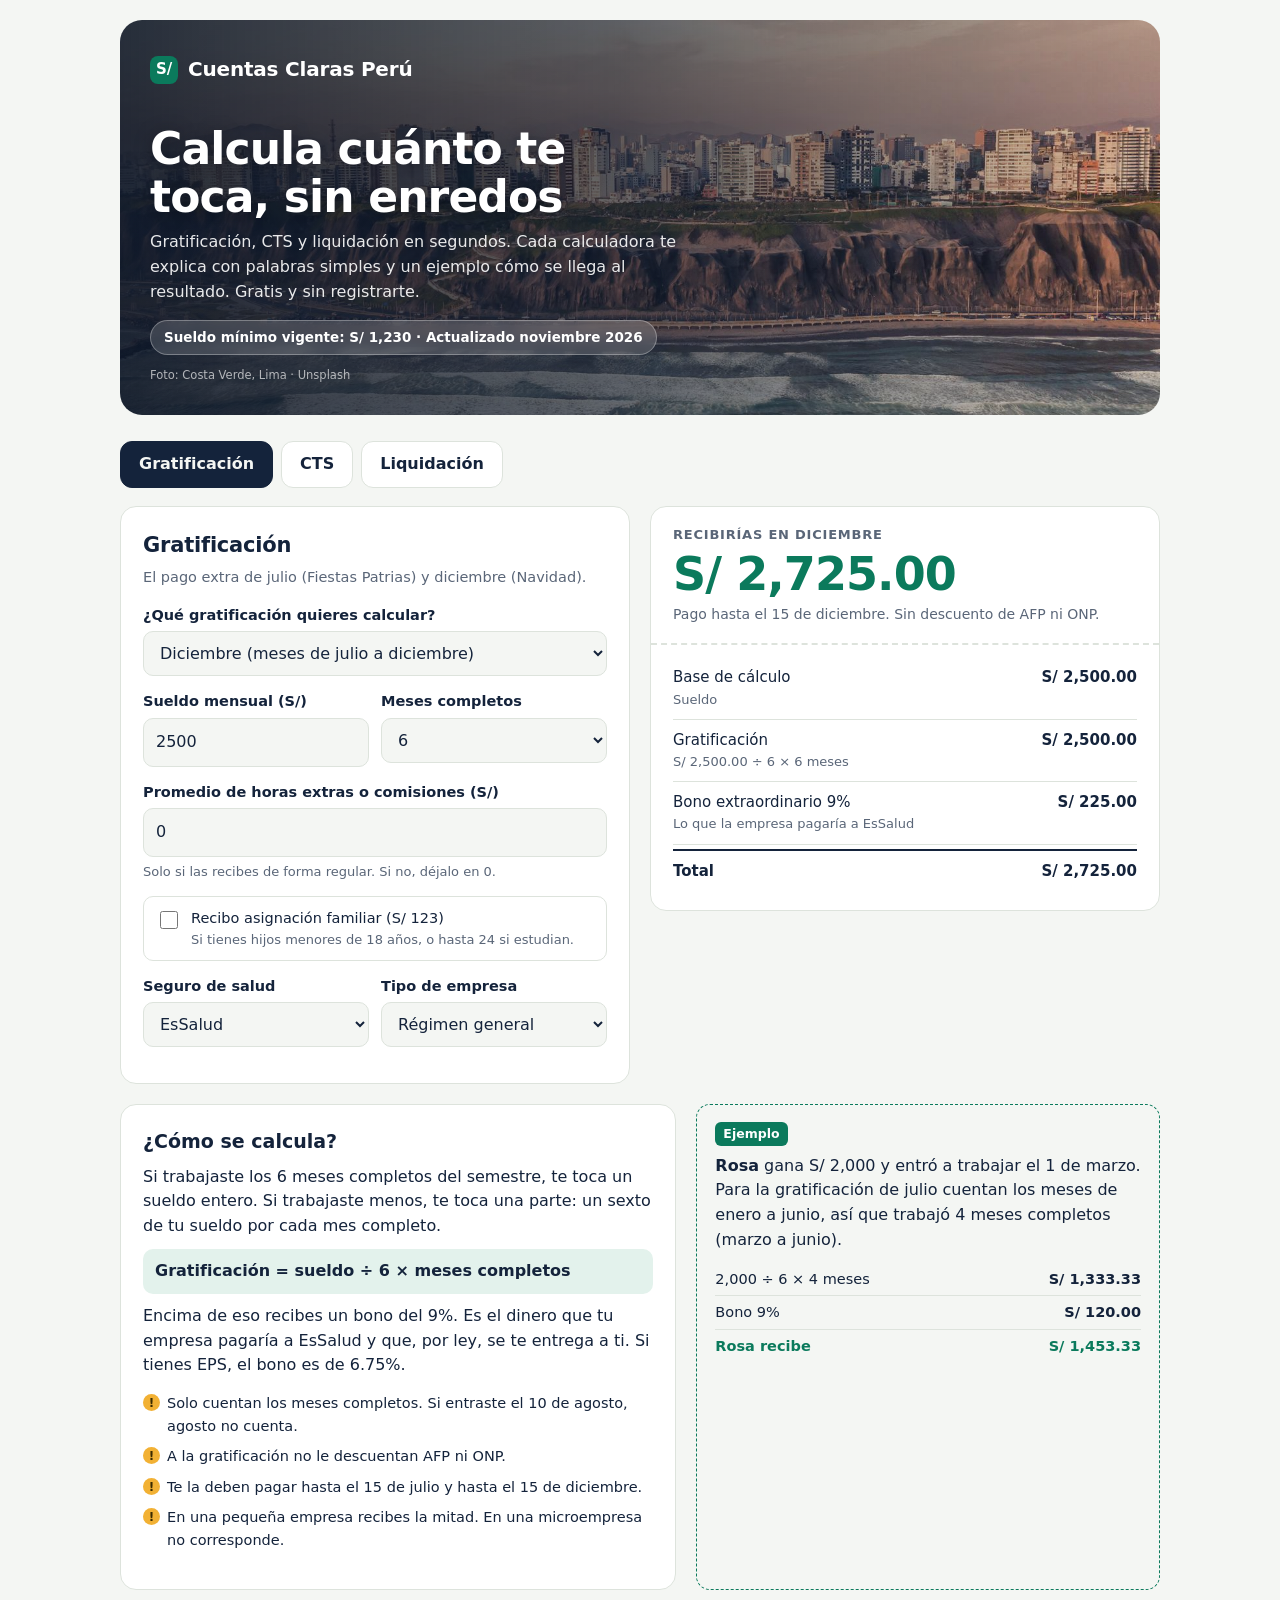
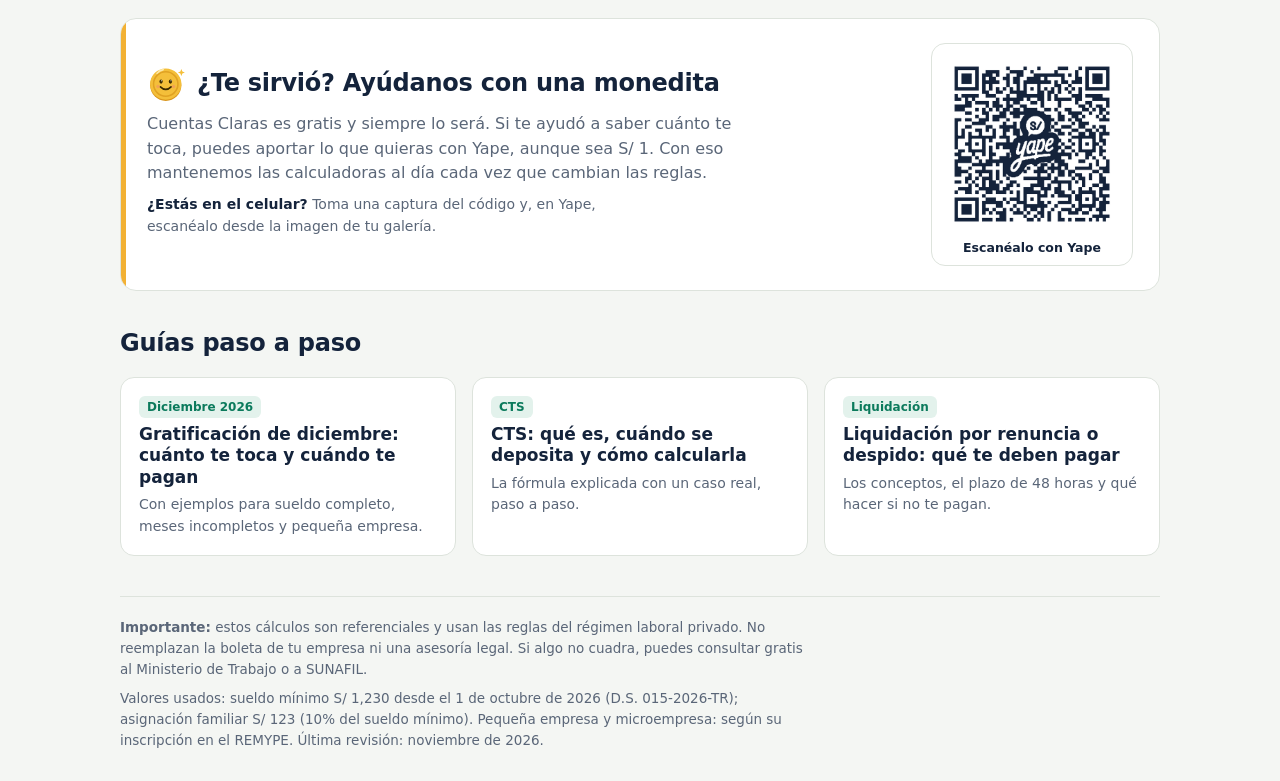
==== index.html @ 7e55355d "Cambia título de la sección de apoyo Co-Authored-By: Claude Opus 5.5 <noreply@anthropic.com> Claude-" ====
<!DOCTYPE html>
<html lang="es-PE">
<head>
<meta charset="utf-8">
<meta http-equiv="Content-Security-Policy" content="default-src 'none'; script-src 'self'; style-src 'self' https://fonts.googleapis.com; font-src https://fonts.gstatic.com; img-src 'self'; connect-src 'none'; base-uri 'none'; form-action 'none'; object-src 'none'; upgrade-insecure-requests">
<meta name="referrer" content="strict-origin-when-cross-origin">
<meta name="viewport" content="width=device-width, initial-scale=1">
<meta name="google-site-verification" content="Jk1VKWItUJEjfdYBER90zutln8jkhNRH7dIs8Q-D_FE">
<title>Calculadora de Gratificación, CTS y Liquidación 2026 | Cuentas Claras Perú</title>
<meta name="description" content="Calcula gratis tu gratificación de diciembre, CTS y liquidación en Perú. Explicado en palabras simples, con ejemplos. Sueldo mínimo S/ 1,230, actualizado noviembre 2026.">
<link rel="canonical" href="https://thegold7.github.io/cuentas-claras/">
<meta property="og:type" content="website">
<meta property="og:locale" content="es_PE">
<meta property="og:site_name" content="Cuentas Claras Perú">
<meta property="og:title" content="¿Cuánto te toca de gratificación, CTS o liquidación? Calcúlalo gratis">
<meta property="og:description" content="Calculadoras gratis con explicación paso a paso y ejemplos. Actualizado a noviembre 2026.">
<meta property="og:url" content="https://thegold7.github.io/cuentas-claras/">
<meta property="og:image" content="https://thegold7.github.io/cuentas-claras/img/lima-costa-verde.jpg">
<meta name="twitter:card" content="summary_large_image">
<meta name="theme-color" content="#14233b">
<link rel="preconnect" href="https://fonts.googleapis.com">
<link rel="preconnect" href="https://fonts.gstatic.com" crossorigin>
<link href="https://fonts.googleapis.com/css2?family=Bricolage+Grotesque:opsz,wght@12..96,600;12..96,800&family=Public+Sans:wght@400;500;600;700&display=swap" rel="stylesheet">
<link rel="stylesheet" href="css/estilos.css">
</head>
<body>
<div class="wrap">
<header class="hero">
  <div class="brand"><span class="dot" aria-hidden="true">S/</span>Cuentas Claras Perú</div>
  <h1>Calcula cuánto te toca, sin enredos</h1>
  <p class="lead">Gratificación, CTS y liquidación en segundos. Cada calculadora te explica con palabras simples y un ejemplo cómo se llega al resultado. Gratis y sin registrarte.</p>
  <span class="chip">Sueldo mínimo vigente: S/ 1,230 · Actualizado noviembre 2026</span>
  <span class="credit">Foto: Costa Verde, Lima · Unsplash</span>
</header>

<nav class="tabs" aria-label="Calculadoras">
  <a href="#gratificacion" data-tab="gratificacion">Gratificación</a>
  <a href="#cts" data-tab="cts">CTS</a>
  <a href="#liquidacion" data-tab="liquidacion">Liquidación</a>
</nav>

<!-- ================= GRATIFICACIÓN ================= -->
<section class="panel" id="p-gratificacion" aria-labelledby="t-grati">
  <div class="grid">
    <form class="card" id="f-grati" novalidate>
      <h2 id="t-grati">Gratificación</h2>
      <p class="sub">El pago extra de julio (Fiestas Patrias) y diciembre (Navidad).</p>
      <div class="field">
        <label for="g-periodo">¿Qué gratificación quieres calcular?</label>
        <select id="g-periodo">
          <option value="dic">Diciembre (meses de julio a diciembre)</option>
          <option value="jul">Julio (meses de enero a junio)</option>
        </select>
      </div>
      <div class="row2">
        <div class="field">
          <label for="g-sueldo">Sueldo mensual (S/)</label>
          <input type="number" id="g-sueldo" min="0" step="0.01" value="2500" inputmode="decimal">
        </div>
        <div class="field">
          <label for="g-meses">Meses completos</label>
          <select id="g-meses">
            <option>6</option><option>5</option><option>4</option><option>3</option><option>2</option><option>1</option><option>0</option>
          </select>
        </div>
      </div>
      <div class="field">
        <label for="g-extras">Promedio de horas extras o comisiones (S/)</label>
        <input type="number" id="g-extras" min="0" step="0.01" value="0" inputmode="decimal">
        <span class="hint">Solo si las recibes de forma regular. Si no, déjalo en 0.</span>
      </div>
      <label class="check" for="g-asig"><input type="checkbox" id="g-asig"><span>Recibo asignación familiar (S/ 123)<small>Si tienes hijos menores de 18 años, o hasta 24 si estudian.</small></span></label>
      <div class="row2">
        <div class="field">
          <label for="g-salud">Seguro de salud</label>
          <select id="g-salud"><option value="essalud">EsSalud</option><option value="eps">EPS</option></select>
        </div>
        <div class="field">
          <label for="g-reg">Tipo de empresa</label>
          <select id="g-reg"><option value="general">Régimen general</option><option value="pequena">Pequeña empresa</option><option value="micro">Microempresa</option></select>
        </div>
      </div>
    </form>
    <div class="boleta" aria-live="polite" id="r-grati"></div>
  </div>
  <div class="explain">
    <div class="card">
      <h3>¿Cómo se calcula?</h3>
      <p>Si trabajaste los 6 meses completos del semestre, te toca un sueldo entero. Si trabajaste menos, te toca una parte: un sexto de tu sueldo por cada mes completo.</p>
      <div class="formula">Gratificación = sueldo ÷ 6 × meses completos</div>
      <p>Encima de eso recibes un bono del 9%. Es el dinero que tu empresa pagaría a EsSalud y que, por ley, se te entrega a ti. Si tienes EPS, el bono es de 6.75%.</p>
      <ul class="ojo">
        <li>Solo cuentan los meses completos. Si entraste el 10 de agosto, agosto no cuenta.</li>
        <li>A la gratificación no le descuentan AFP ni ONP.</li>
        <li>Te la deben pagar hasta el 15 de julio y hasta el 15 de diciembre.</li>
        <li>En una pequeña empresa recibes la mitad. En una microempresa no corresponde.</li>
      </ul>
    </div>
    <div class="example">
      <span class="tag">Ejemplo</span>
      <p><strong>Rosa</strong> gana S/ 2,000 y entró a trabajar el 1 de marzo. Para la gratificación de julio cuentan los meses de enero a junio, así que trabajó 4 meses completos (marzo a junio).</p>
      <table>
        <tr><td>2,000 ÷ 6 × 4 meses</td><td>S/ 1,333.33</td></tr>
        <tr><td>Bono 9%</td><td>S/ 120.00</td></tr>
        <tr class="t"><td>Rosa recibe</td><td>S/ 1,453.33</td></tr>
      </table>
    </div>
  </div>
</section>

<!-- ================= CTS ================= -->
<section class="panel" id="p-cts" aria-labelledby="t-cts">
  <div class="grid">
    <form class="card" id="f-cts" novalidate>
      <h2 id="t-cts">CTS</h2>
      <p class="sub">El ahorro que tu empresa deposita en tu cuenta CTS en mayo y noviembre.</p>
      <div class="field">
        <label for="c-periodo">¿Qué depósito quieres calcular?</label>
        <select id="c-periodo">
          <option value="nov">Noviembre (meses de mayo a octubre)</option>
          <option value="may">Mayo (meses de noviembre a abril)</option>
        </select>
      </div>
      <div class="field">
        <label for="c-sueldo">Sueldo mensual (S/)</label>
        <input type="number" id="c-sueldo" min="0" step="0.01" value="2500" inputmode="decimal">
      </div>
      <div class="field">
        <label for="c-grati">Última gratificación que recibiste (S/)</label>
        <input type="number" id="c-grati" min="0" step="0.01" value="2500" inputmode="decimal">
        <span class="hint">Sin el bono del 9%. Para el depósito de noviembre es la de julio; para el de mayo, la de diciembre.</span>
      </div>
      <div class="row2">
        <div class="field">
          <label for="c-meses">Meses trabajados</label>
          <select id="c-meses"><option>6</option><option>5</option><option>4</option><option>3</option><option>2</option><option>1</option><option>0</option></select>
        </div>
        <div class="field">
          <label for="c-dias">Días sueltos extra</label>
          <input type="number" id="c-dias" min="0" max="29" step="1" value="0" inputmode="numeric">
        </div>
      </div>
      <div class="field">
        <label for="c-extras">Promedio de horas extras o comisiones (S/)</label>
        <input type="number" id="c-extras" min="0" step="0.01" value="0" inputmode="decimal">
      </div>
      <label class="check" for="c-asig"><input type="checkbox" id="c-asig"><span>Recibo asignación familiar (S/ 123)<small>Si tienes hijos menores de 18 años, o hasta 24 si estudian.</small></span></label>
      <div class="field">
        <label for="c-reg">Tipo de empresa</label>
        <select id="c-reg"><option value="general">Régimen general</option><option value="pequena">Pequeña empresa</option><option value="micro">Microempresa</option></select>
      </div>
    </form>
    <div class="boleta" aria-live="polite" id="r-cts"></div>
  </div>
  <div class="explain">
    <div class="card">
      <h3>¿Cómo se calcula?</h3>
      <p>La CTS es un respaldo por si te quedas sin trabajo. Por cada semestre completo te toca más o menos medio sueldo. A tu sueldo se le suma un sexto de tu última gratificación, porque la ley la considera parte de lo que ganas.</p>
      <div class="formula">Base = sueldo + (última gratificación ÷ 6)<br>CTS = base ÷ 12 × meses + base ÷ 360 × días</div>
      <ul class="ojo">
        <li>Los depósitos vencen el 15 de mayo y el 15 de noviembre.</li>
        <li>A la CTS no le descuentan AFP, ONP ni impuesto a la renta.</li>
        <li>Necesitas al menos un mes trabajado para que te corresponda.</li>
        <li>En una pequeña empresa recibes la mitad. En una microempresa no corresponde.</li>
      </ul>
    </div>
    <div class="example">
      <span class="tag">Ejemplo</span>
      <p><strong>Luis</strong> gana S/ 2,500, cobró S/ 2,500 de gratificación en julio y trabajó todo el periodo de mayo a octubre.</p>
      <table>
        <tr><td>Base: 2,500 + (2,500 ÷ 6)</td><td>S/ 2,916.67</td></tr>
        <tr><td>2,916.67 ÷ 12 × 6 meses</td><td>S/ 1,458.33</td></tr>
        <tr class="t"><td>Depósito de noviembre</td><td>S/ 1,458.33</td></tr>
      </table>
    </div>
  </div>
</section>

<!-- ================= LIQUIDACIÓN ================= -->
<section class="panel" id="p-liquidacion" aria-labelledby="t-liq">
  <div class="grid">
    <form class="card" id="f-liq" novalidate>
      <h2 id="t-liq">Liquidación</h2>
      <p class="sub">Lo que te deben pagar cuando dejas un trabajo, por renuncia o despido.</p>
      <div class="row2">
        <div class="field">
          <label for="l-ingreso">Fecha de ingreso</label>
          <input type="date" id="l-ingreso" value="2024-03-01">
        </div>
        <div class="field">
          <label for="l-cese">Último día de trabajo</label>
          <input type="date" id="l-cese" value="2026-11-15">
        </div>
      </div>
      <div class="row2">
        <div class="field">
          <label for="l-sueldo">Sueldo mensual (S/)</label>
          <input type="number" id="l-sueldo" min="0" step="0.01" value="2500" inputmode="decimal">
        </div>
        <div class="field">
          <label for="l-grati">Última gratificación (S/)</label>
          <input type="number" id="l-grati" min="0" step="0.01" value="2500" inputmode="decimal">
        </div>
      </div>
      <div class="row2">
        <div class="field">
          <label for="l-vacpend">Días de vacaciones pendientes</label>
          <input type="number" id="l-vacpend" min="0" step="1" value="0" inputmode="numeric">
          <span class="hint">De años anteriores, que nunca tomaste.</span>
        </div>
        <div class="field">
          <label for="l-extras">Horas extras o comisiones regulares (S/)</label>
          <input type="number" id="l-extras" min="0" step="0.01" value="0" inputmode="decimal">
        </div>
      </div>
      <label class="check" for="l-asig"><input type="checkbox" id="l-asig"><span>Recibo asignación familiar (S/ 123)</span></label>
      <label class="check" for="l-despido"><input type="checkbox" id="l-despido"><span>Me despidieron sin causa justa<small>Solo si tenías contrato indefinido. Suma la indemnización por despido arbitrario.</small></span></label>
      <div class="row2">
        <div class="field">
          <label for="l-salud">Seguro de salud</label>
          <select id="l-salud"><option value="essalud">EsSalud</option><option value="eps">EPS</option></select>
        </div>
        <div class="field">
          <label for="l-reg">Tipo de empresa</label>
          <select id="l-reg"><option value="general">Régimen general</option><option value="pequena">Pequeña empresa</option><option value="micro">Microempresa</option></select>
        </div>
      </div>
    </form>
    <div class="boleta" aria-live="polite" id="r-liq"></div>
  </div>
  <div class="explain">
    <div class="card">
      <h3>¿Cómo se calcula?</h3>
      <p>Cuando dejas un trabajo, la empresa te paga todo lo que acumulaste y todavía no cobraste. Son tres partes:</p>
      <p><strong>Gratificación trunca:</strong> la parte de la gratificación por los meses completos del semestre en curso, con su bono de 9%.<br>
      <strong>CTS trunca:</strong> la CTS de los meses y días desde tu último depósito.<br>
      <strong>Vacaciones truncas:</strong> un doceavo de tu sueldo por cada mes trabajado desde tu último aniversario en la empresa.</p>
      <ul class="ojo">
        <li>Te deben pagar dentro de las 48 horas después de tu último día.</li>
        <li>A las vacaciones truncas sí les descuentan AFP u ONP. Lo demás llega completo.</li>
        <li>Si te despiden sin causa con contrato indefinido, te deben 1.5 sueldos por año trabajado, hasta un máximo de 12 sueldos.</li>
        <li>Este cálculo asume que tu último depósito de CTS ya se hizo.</li>
      </ul>
    </div>
    <div class="example">
      <span class="tag">Ejemplo</span>
      <p><strong>Ana</strong> ganaba S/ 2,500, entró el 1 de marzo de 2024 y renunció el 15 de noviembre de 2026. Su última gratificación fue de S/ 2,500.</p>
      <table>
        <tr><td>Gratificación trunca (jul–oct, 4 meses)</td><td>S/ 1,666.67</td></tr>
        <tr><td>Bono 9%</td><td>S/ 150.00</td></tr>
        <tr><td>CTS trunca (15 días de noviembre)</td><td>S/ 121.53</td></tr>
        <tr><td>Vacaciones truncas (8 meses y 15 días)</td><td>S/ 1,770.83</td></tr>
        <tr class="t"><td>Ana recibe (bruto)</td><td>S/ 3,709.03</td></tr>
      </table>
    </div>
  </div>
</section>

<section class="apoyo" id="apoyo" aria-labelledby="t-apoyo">
  <div class="apoyo-txt">
    <h2 id="t-apoyo"><img class="moneda" src="img/monedita.svg" alt="" width="40" height="40">¿Te sirvió? Ayúdanos con una monedita</h2>
    <p>Cuentas Claras es gratis y siempre lo será. Si te ayudó a saber cuánto te toca, puedes aportar lo que quieras con Yape, aunque sea S/ 1. Con eso mantenemos las calculadoras al día cada vez que cambian las reglas.</p>
    <p class="apoyo-tip"><strong>¿Estás en el celular?</strong> Toma una captura del código y, en Yape, escanéalo desde la imagen de tu galería.</p>
  </div>
  <figure class="qr">
    <img src="img/yape-qr.png" alt="Código QR de Yape para apoyar a Cuentas Claras Perú" width="200" height="200">
    <figcaption>Escanéalo con Yape</figcaption>
  </figure>
</section>

<section class="guias" aria-labelledby="t-guias">
  <h2 id="t-guias">Guías paso a paso</h2>
  <div class="guias-grid">
    <a class="guia" href="guias/gratificacion-diciembre-2026.html"><span class="g-tag">Diciembre 2026</span><strong>Gratificación de diciembre: cuánto te toca y cuándo te pagan</strong><span>Con ejemplos para sueldo completo, meses incompletos y pequeña empresa.</span></a>
    <a class="guia" href="guias/cts-como-calcular.html"><span class="g-tag">CTS</span><strong>CTS: qué es, cuándo se deposita y cómo calcularla</strong><span>La fórmula explicada con un caso real, paso a paso.</span></a>
    <a class="guia" href="guias/liquidacion-por-renuncia.html"><span class="g-tag">Liquidación</span><strong>Liquidación por renuncia o despido: qué te deben pagar</strong><span>Los conceptos, el plazo de 48 horas y qué hacer si no te pagan.</span></a>
  </div>
</section>

<footer>
  <p><strong>Importante:</strong> estos cálculos son referenciales y usan las reglas del régimen laboral privado. No reemplazan la boleta de tu empresa ni una asesoría legal. Si algo no cuadra, puedes consultar gratis al Ministerio de Trabajo o a SUNAFIL.</p>
  <p>Valores usados: sueldo mínimo S/ 1,230 desde el 1 de octubre de 2026 (D.S. 015-2026-TR); asignación familiar S/ 123 (10% del sueldo mínimo). Pequeña empresa y microempresa: según su inscripción en el REMYPE. Última revisión: noviembre de 2026.</p>
</footer>
</div>

<script src="js/calculadoras.js"></script>
</body>
</html>
---- css/estilos.css ----
/* Plan: boleta de pago como metáfora. Formulario a la izquierda, "boleta" con el desglose a la derecha, explicación sencilla debajo. */
:root{
  --ink:#14233b;          /* texto principal, azul tinta */
  --muted:#5a6678;
  --paper:#f4f6f3;        /* fondo */
  --card:#ffffff;
  --line:#dde3dc;
  --accent:#0b7a5c;       /* verde "plata" */
  --accent-soft:#e3f2ec;
  --sun:#f2b134;          /* amarillo para avisos */
  --sun-soft:#fff5dd;
  --danger:#b4372f;
  --font-display:"Bricolage Grotesque", "Segoe UI", system-ui, sans-serif;
  --font-body:"Public Sans", "Segoe UI", system-ui, -apple-system, sans-serif;
  color-scheme: light;
}
@media (prefers-color-scheme: dark){
  :root:not([data-theme="light"]){
    --ink:#e8edf4; --muted:#a3adbb; --paper:#0f1620; --card:#17212d; --line:#2a3644;
    --accent:#3cc497; --accent-soft:#16322a; --sun:#f2b134; --sun-soft:#2e2615; --danger:#ef7d74;
    color-scheme: dark;
  }
}
:root[data-theme="dark"]{
  --ink:#e8edf4; --muted:#a3adbb; --paper:#0f1620; --card:#17212d; --line:#2a3644;
  --accent:#3cc497; --accent-soft:#16322a; --sun:#f2b134; --sun-soft:#2e2615; --danger:#ef7d74;
  color-scheme: dark;
}
*{box-sizing:border-box}
html,body{margin:0}
body{background:var(--paper);color:var(--ink);font-family:var(--font-body);font-size:16px;line-height:1.55}
.wrap{max-width:1080px;margin:0 auto;padding:0 20px}
/* Portada con foto de la Costa Verde; el degradado oscuro mantiene el texto legible */
header.hero{margin-top:20px;border-radius:22px;overflow:hidden;color:#fff;padding:34px 30px 30px;min-height:330px;display:flex;flex-direction:column;justify-content:flex-end;
  background:linear-gradient(90deg, rgba(10,22,40,.88) 0%, rgba(10,22,40,.62) 48%, rgba(10,22,40,.12) 100%), url("../img/lima-costa-verde.jpg") center 50% / cover no-repeat, #14233b}
@media (max-width:600px){header.hero{padding:26px 20px 22px;min-height:300px;background:linear-gradient(180deg, rgba(10,22,40,.35) 0%, rgba(10,22,40,.9) 70%), url("../img/lima-costa-verde.jpg") 40% 50% / cover no-repeat, #14233b}}
.brand{display:flex;align-items:center;gap:10px;font-family:var(--font-display);font-weight:800;font-size:20px;letter-spacing:-.01em;margin-bottom:auto}
.brand .dot{width:28px;height:28px;border-radius:8px;background:#0b7a5c;display:grid;place-items:center;color:#fff;font-size:15px}
h1{font-family:var(--font-display);font-weight:800;font-size:clamp(28px,5vw,44px);line-height:1.08;letter-spacing:-.02em;margin:40px 0 10px;text-wrap:balance;max-width:18ch;text-shadow:0 2px 18px rgba(0,0,0,.35)}
.lead{color:rgba(255,255,255,.9);max-width:52ch;margin:0}
.chip{display:inline-flex;gap:6px;align-items:center;align-self:flex-start;margin-top:16px;padding:6px 13px;border-radius:99px;background:rgba(255,255,255,.16);border:1px solid rgba(255,255,255,.3);color:#fff;font-size:13.5px;font-weight:600;backdrop-filter:blur(6px)}
.credit{font-size:11.5px;color:rgba(255,255,255,.65);margin-top:12px}
nav.tabs{display:flex;gap:8px;flex-wrap:wrap;margin:26px 0 18px}
nav.tabs a{padding:10px 18px;border-radius:12px;border:1.5px solid var(--line);background:var(--card);color:var(--ink);text-decoration:none;font-weight:600}
nav.tabs a:hover{border-color:var(--accent)}
nav.tabs a[aria-current="page"]{background:var(--ink);border-color:var(--ink);color:var(--paper)}
a:focus-visible,button:focus-visible,input:focus-visible,select:focus-visible{outline:3px solid var(--sun);outline-offset:2px}
.panel{display:none}
.panel.active{display:block}
.grid{display:grid;grid-template-columns:minmax(0,1fr) minmax(0,1fr);gap:20px;align-items:start}
@media (max-width:760px){.grid{grid-template-columns:1fr}}
.card{background:var(--card);border:1px solid var(--line);border-radius:16px;padding:22px}
.card h2{font-family:var(--font-display);font-size:21px;margin:0 0 4px;letter-spacing:-.01em}
.card .sub{color:var(--muted);font-size:14.5px;margin:0 0 16px}
.field{display:flex;flex-direction:column;gap:5px;margin-bottom:14px}
.field label{font-weight:600;font-size:14.5px}
.field .hint{color:var(--muted);font-size:13px}
.row2{display:grid;grid-template-columns:minmax(0,1fr) minmax(0,1fr);gap:12px}
.row2>*{min-width:0}
@media (max-width:480px){.row2{grid-template-columns:1fr;gap:0}}
input[type=number],input[type=date],select{width:100%;padding:11px 12px;border:1.5px solid var(--line);border-radius:10px;background:var(--paper);color:var(--ink);font:inherit;font-variant-numeric:tabular-nums}
/* En iPhone y Android el campo de fecha tiene un ancho propio que lo hace desbordar */
input[type=date]{-webkit-appearance:none;appearance:none;min-width:0;max-width:100%;display:block;min-height:46px}
input[type=date]::-webkit-date-and-time-value{text-align:left}
input:hover,select:hover{border-color:var(--muted)}
.check{display:flex;gap:10px;align-items:flex-start;padding:10px 12px;border:1.5px solid var(--line);border-radius:10px;margin-bottom:14px;cursor:pointer}
.check input{margin-top:4px;width:18px;height:18px;accent-color:var(--accent)}
.check span{font-size:14.5px}
.check small{display:block;color:var(--muted);font-size:13px}
/* Boleta */
.boleta{background:var(--card);border:1px solid var(--line);border-radius:16px;overflow:hidden;position:sticky;top:16px}
.boleta .top{padding:18px 22px;border-bottom:2px dashed var(--line)}
.boleta .top .k{font-size:13px;color:var(--muted);text-transform:uppercase;letter-spacing:.06em;font-weight:600}
.boleta .total{font-family:var(--font-display);font-weight:800;font-size:clamp(34px,6vw,46px);letter-spacing:-.02em;color:var(--accent);font-variant-numeric:tabular-nums;line-height:1.1;margin-top:4px}
.boleta .when{font-size:14px;color:var(--muted);margin-top:4px}
.lines{list-style:none;margin:0;padding:12px 22px 18px}
.lines li{display:flex;justify-content:space-between;gap:12px;padding:9px 0;border-bottom:1px solid var(--line);font-size:15px}
.lines li:last-child{border-bottom:0}
.lines li .v{font-variant-numeric:tabular-nums;font-weight:600;white-space:nowrap}
.lines li .d{color:var(--muted);font-size:13px;display:block}
.lines li.sum{font-weight:700;border-top:2px solid var(--ink);border-bottom:0;margin-top:4px}
.notice{margin:0 22px 18px;padding:10px 12px;border-radius:10px;background:var(--sun-soft);border-left:4px solid var(--sun);font-size:14px}
.notice.err{border-left-color:var(--danger)}
/* Explicación */
.explain{margin-top:20px;display:grid;grid-template-columns:minmax(0,1.2fr) minmax(0,1fr);gap:20px}
@media (max-width:760px){.explain{grid-template-columns:1fr}}
.explain h3{font-family:var(--font-display);font-size:19px;margin:0 0 8px}
.explain p{margin:0 0 10px;max-width:65ch}
.formula{font-variant-numeric:tabular-nums;background:var(--accent-soft);color:var(--ink);border-radius:10px;padding:10px 12px;font-weight:600;margin:10px 0}
.example{border:1.5px dashed var(--accent);border-radius:14px;padding:16px 18px}
.example .tag{display:inline-block;background:var(--accent);color:var(--card);border-radius:6px;padding:2px 8px;font-size:12.5px;font-weight:700;margin-bottom:8px}
.example table{width:100%;border-collapse:collapse;font-size:14.5px;font-variant-numeric:tabular-nums}
.example td{padding:5px 0;border-bottom:1px solid var(--line)}
.example td:last-child{text-align:right;font-weight:600;white-space:nowrap}
.example tr.t td{border-bottom:0;font-weight:700;color:var(--accent)}
.ojo{margin-top:14px;padding:0;list-style:none;display:grid;gap:8px}
.ojo li{padding-left:24px;position:relative;font-size:14.5px}
.ojo li::before{content:"!";position:absolute;left:0;top:2px;width:17px;height:17px;border-radius:50%;background:var(--sun);color:#3b2a00;font-size:12px;font-weight:800;display:grid;place-items:center}
footer{margin:40px 0 30px;padding-top:20px;border-top:1px solid var(--line);color:var(--muted);font-size:13.5px}
footer p{max-width:80ch;margin:0 0 8px}
@media (prefers-reduced-motion:no-preference){.panel.active{animation:fade .25s ease}@keyframes fade{from{opacity:.4}to{opacity:1}}}

/* ---------- Guías (portada) ---------- */
.guias{margin-top:34px}
.guias h2,.apoyo h2{font-family:var(--font-display);font-size:24px;letter-spacing:-.01em;margin:0 0 14px}
.guias-grid{display:grid;grid-template-columns:repeat(3,minmax(0,1fr));gap:16px}
@media (max-width:860px){.guias-grid{grid-template-columns:1fr}}
.guia{display:flex;flex-direction:column;gap:6px;background:var(--card);border:1px solid var(--line);border-radius:14px;padding:18px;color:var(--ink);text-decoration:none}
.guia:hover{border-color:var(--accent)}
.guia strong{font-family:var(--font-display);font-size:17px;line-height:1.25}
.guia span:last-child{color:var(--muted);font-size:14px}
.g-tag{align-self:flex-start;font-size:12px;font-weight:700;color:var(--accent);background:var(--accent-soft);padding:2px 8px;border-radius:6px}

/* ---------- Apoyo con Yape ---------- */
.apoyo{margin-top:28px;display:flex;gap:28px;align-items:center;justify-content:space-between;background:var(--card);border:1px solid var(--line);border-radius:16px;padding:24px 26px;position:relative;overflow:hidden}
.apoyo::before{content:"";position:absolute;left:0;top:0;bottom:0;width:5px;background:var(--sun)}
.apoyo h2{display:flex;align-items:center;gap:10px;margin-bottom:8px}
.moneda{width:40px;height:40px;flex-shrink:0}
.apoyo p{margin:0 0 8px;max-width:58ch;color:var(--muted)}
.apoyo-tip{font-size:14px}
.apoyo-tip strong{color:var(--ink)}
.qr{margin:0;flex-shrink:0;text-align:center;background:#fff;border:1px solid var(--line);border-radius:14px;padding:10px 10px 8px}
.qr img{width:180px;height:180px;display:block}
.qr figcaption{font-size:12.5px;font-weight:600;color:#14233b;margin-top:4px}
@media (max-width:600px){.apoyo{flex-direction:column;align-items:flex-start;padding:22px 20px}.qr{align-self:center}}

/* ---------- Páginas de guía ---------- */
.topbar{display:flex;justify-content:space-between;align-items:center;gap:12px;padding:18px 0;border-bottom:1px solid var(--line)}
.topbar a.brand{color:var(--ink);text-decoration:none;margin:0}
.topbar a.brand .dot{background:var(--accent)}
.topbar .btn{font-size:14px}
.btn{display:inline-block;background:var(--accent);color:#fff;text-decoration:none;font-weight:700;padding:10px 16px;border-radius:10px}
.btn:hover{filter:brightness(1.08)}
article.guia-art{max-width:720px;margin:0 auto;padding:30px 0 10px}
article.guia-art h1{max-width:none;margin:8px 0 12px;text-shadow:none}
article.guia-art .meta{color:var(--muted);font-size:14px;margin-bottom:22px}
article.guia-art h2{font-family:var(--font-display);font-size:24px;letter-spacing:-.01em;margin:34px 0 10px;text-wrap:balance}
article.guia-art h3{font-family:var(--font-display);font-size:19px;margin:24px 0 8px}
article.guia-art p,article.guia-art li{max-width:65ch}
article.guia-art ul,article.guia-art ol{padding-left:22px}
article.guia-art li{margin-bottom:6px}
.cta{display:flex;gap:16px;align-items:center;justify-content:space-between;flex-wrap:wrap;background:var(--accent-soft);border-radius:14px;padding:16px 18px;margin:22px 0}
.cta p{margin:0;font-weight:600}
.tabla{width:100%;border-collapse:collapse;font-size:15px;font-variant-numeric:tabular-nums;margin:12px 0}
.tabla-wrap{overflow-x:auto}
.tabla th,.tabla td{text-align:left;padding:9px 10px;border-bottom:1px solid var(--line)}
.tabla th{font-size:13.5px;color:var(--muted);font-weight:600}
.tabla td.n{text-align:right;white-space:nowrap;font-weight:600}
.tabla tr.t td{font-weight:700;color:var(--accent);border-bottom:0}
details{background:var(--card);border:1px solid var(--line);border-radius:12px;padding:12px 16px;margin-bottom:10px}
summary{cursor:pointer;font-weight:600}
details p{margin:10px 0 2px}
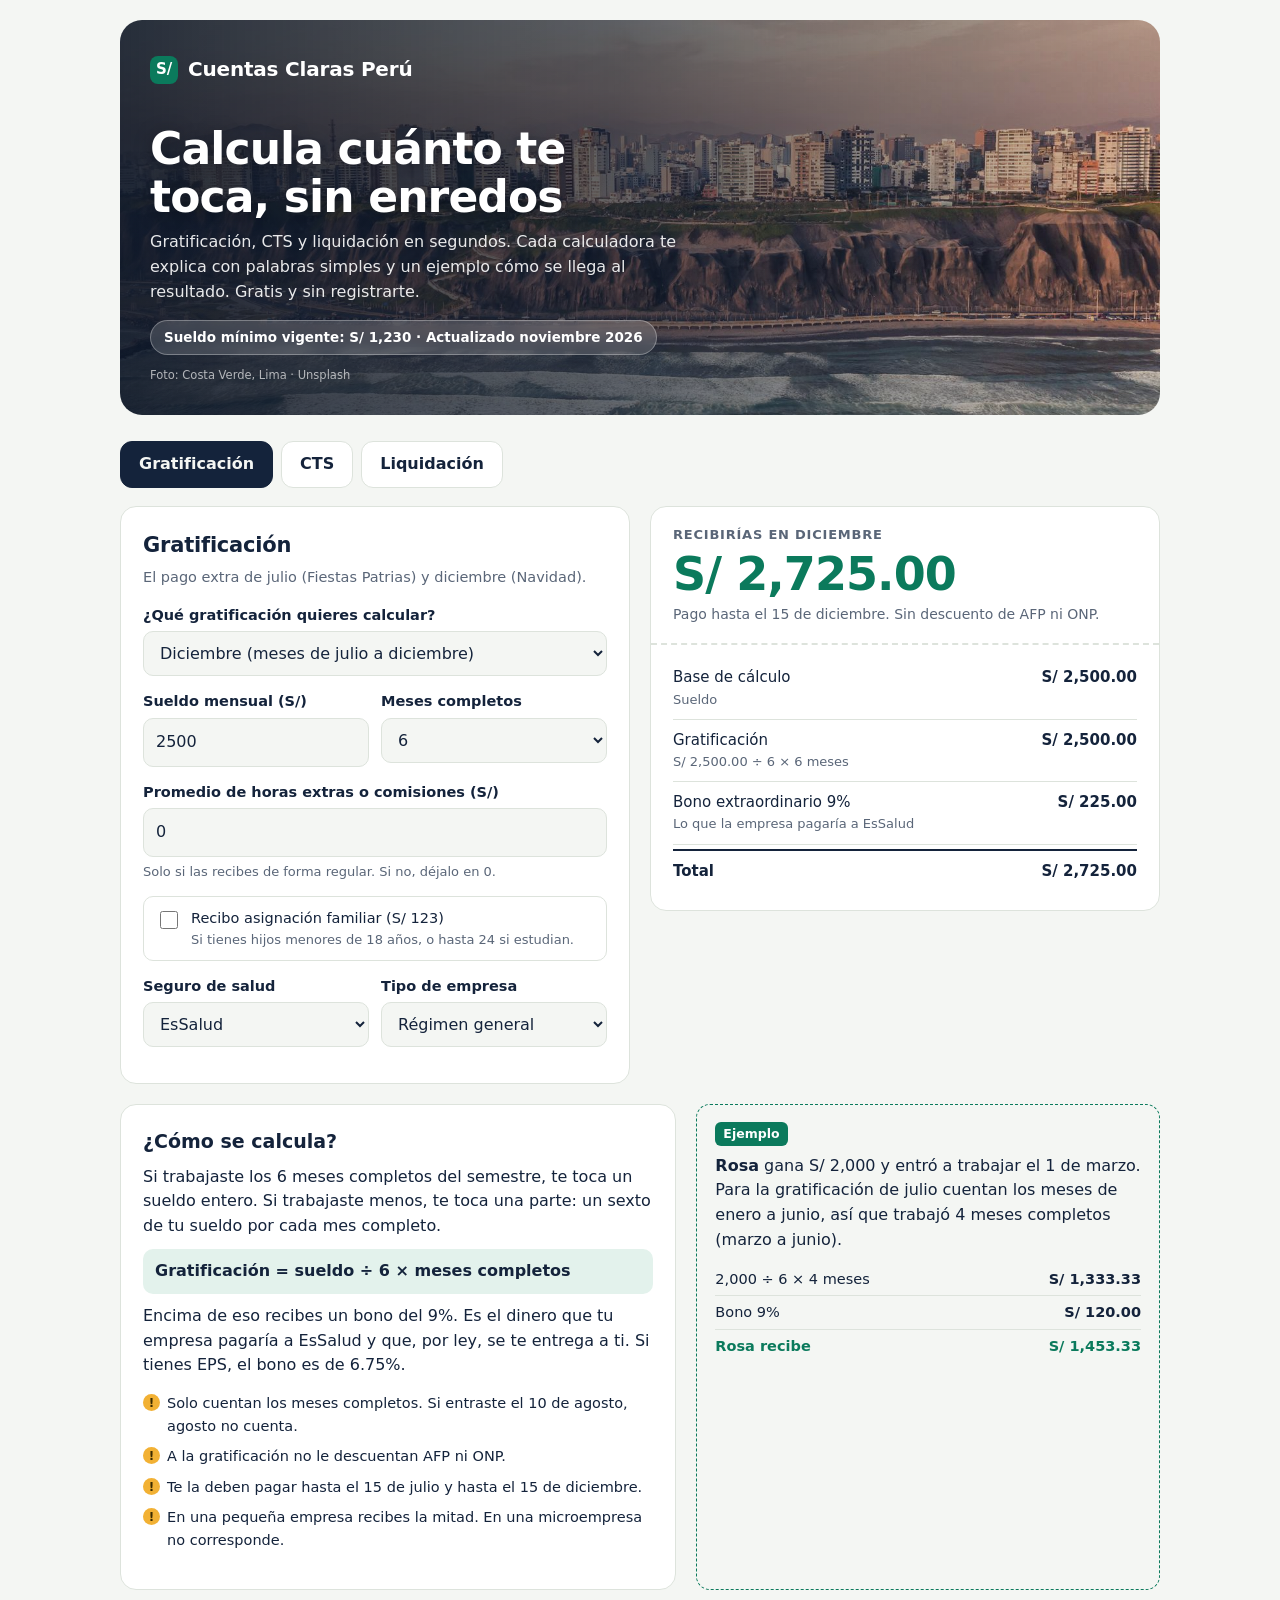
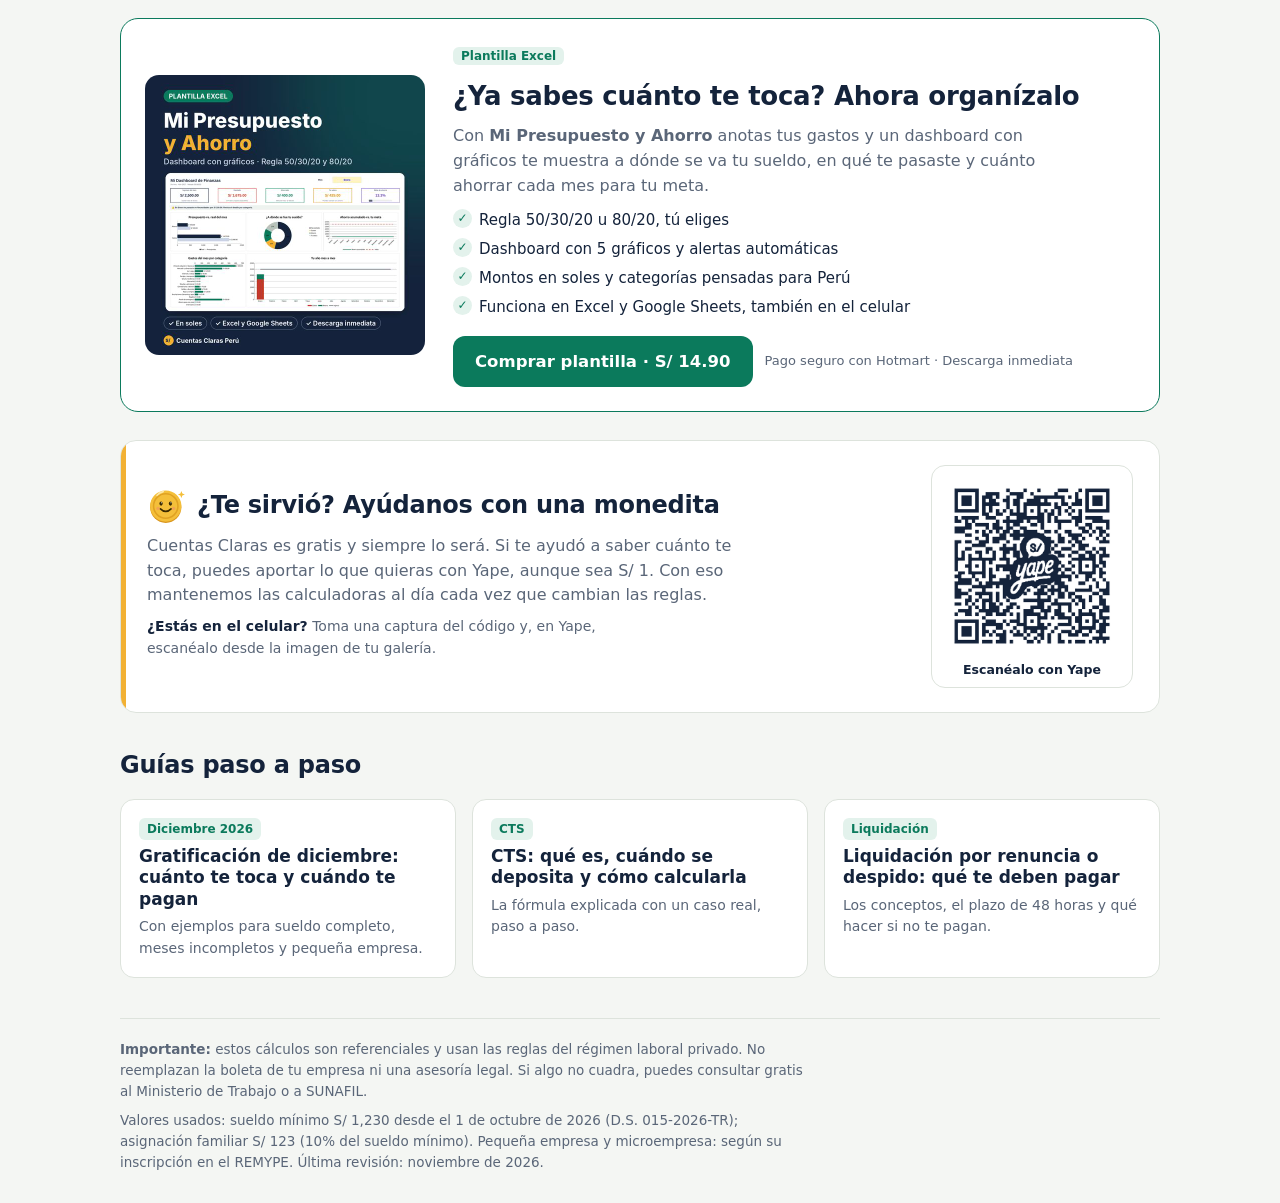
==== commit b0a5d579: "Agrega la plantilla de presupuesto con botón de compra en Hotmart Co-Authored-By: Claude Opus 5.5 <n" ====
--- a/index.html
+++ b/index.html
@@ -256,6 +256,25 @@
   </div>
 </section>
 
+<section class="producto" id="plantilla" aria-labelledby="t-plantilla">
+  <img src="img/plantilla-presupuesto.jpg" alt="Vista de la plantilla Mi Presupuesto y Ahorro con su dashboard de gráficos" width="280" height="280" loading="lazy">
+  <div class="producto-txt">
+    <span class="g-tag">Plantilla Excel</span>
+    <h2 id="t-plantilla">¿Ya sabes cuánto te toca? Ahora organízalo</h2>
+    <p>Con <strong>Mi Presupuesto y Ahorro</strong> anotas tus gastos y un dashboard con gráficos te muestra a dónde se va tu sueldo, en qué te pasaste y cuánto ahorrar cada mes para tu meta.</p>
+    <ul class="checks">
+      <li>Regla 50/30/20 u 80/20, tú eliges</li>
+      <li>Dashboard con 5 gráficos y alertas automáticas</li>
+      <li>Montos en soles y categorías pensadas para Perú</li>
+      <li>Funciona en Excel y Google Sheets, también en el celular</li>
+    </ul>
+    <div class="producto-cta">
+      <a class="btn btn-lg" href="https://pay.hotmart.com/M108543172Y?src=web-home" rel="noopener">Comprar plantilla · S/ 14.90</a>
+      <span class="nota">Pago seguro con Hotmart · Descarga inmediata</span>
+    </div>
+  </div>
+</section>
+
 <section class="apoyo" id="apoyo" aria-labelledby="t-apoyo">
   <div class="apoyo-txt">
     <h2 id="t-apoyo"><img class="moneda" src="img/monedita.svg" alt="" width="40" height="40">¿Te sirvió? Ayúdanos con una monedita</h2>
--- a/css/estilos.css
+++ b/css/estilos.css
@@ -150,3 +150,16 @@
 details{background:var(--card);border:1px solid var(--line);border-radius:12px;padding:12px 16px;margin-bottom:10px}
 summary{cursor:pointer;font-weight:600}
 details p{margin:10px 0 2px}
+
+/* ---------- Producto (plantilla) ---------- */
+.producto{margin-top:28px;display:grid;grid-template-columns:280px minmax(0,1fr);gap:28px;align-items:center;background:var(--card);border:1.5px solid var(--accent);border-radius:18px;padding:24px}
+.producto img{width:100%;height:auto;border-radius:14px;display:block}
+.producto h2{font-family:var(--font-display);font-size:26px;letter-spacing:-.01em;margin:8px 0 8px;text-wrap:balance}
+.producto p{margin:0 0 10px;color:var(--muted);max-width:60ch}
+.checks{list-style:none;padding:0;margin:0 0 16px;display:grid;gap:6px}
+.checks li{padding-left:26px;position:relative;font-size:15px}
+.checks li::before{content:"✓";position:absolute;left:0;top:0;width:19px;height:19px;border-radius:50%;background:var(--accent-soft);color:var(--accent);font-weight:800;font-size:12px;display:grid;place-items:center}
+.producto-cta{display:flex;flex-wrap:wrap;align-items:center;gap:12px}
+.btn-lg{font-size:16.5px;padding:13px 22px;border-radius:12px}
+.nota{font-size:13px;color:var(--muted)}
+@media (max-width:700px){.producto{grid-template-columns:1fr;padding:20px}.producto img{max-width:280px;margin:0 auto}}
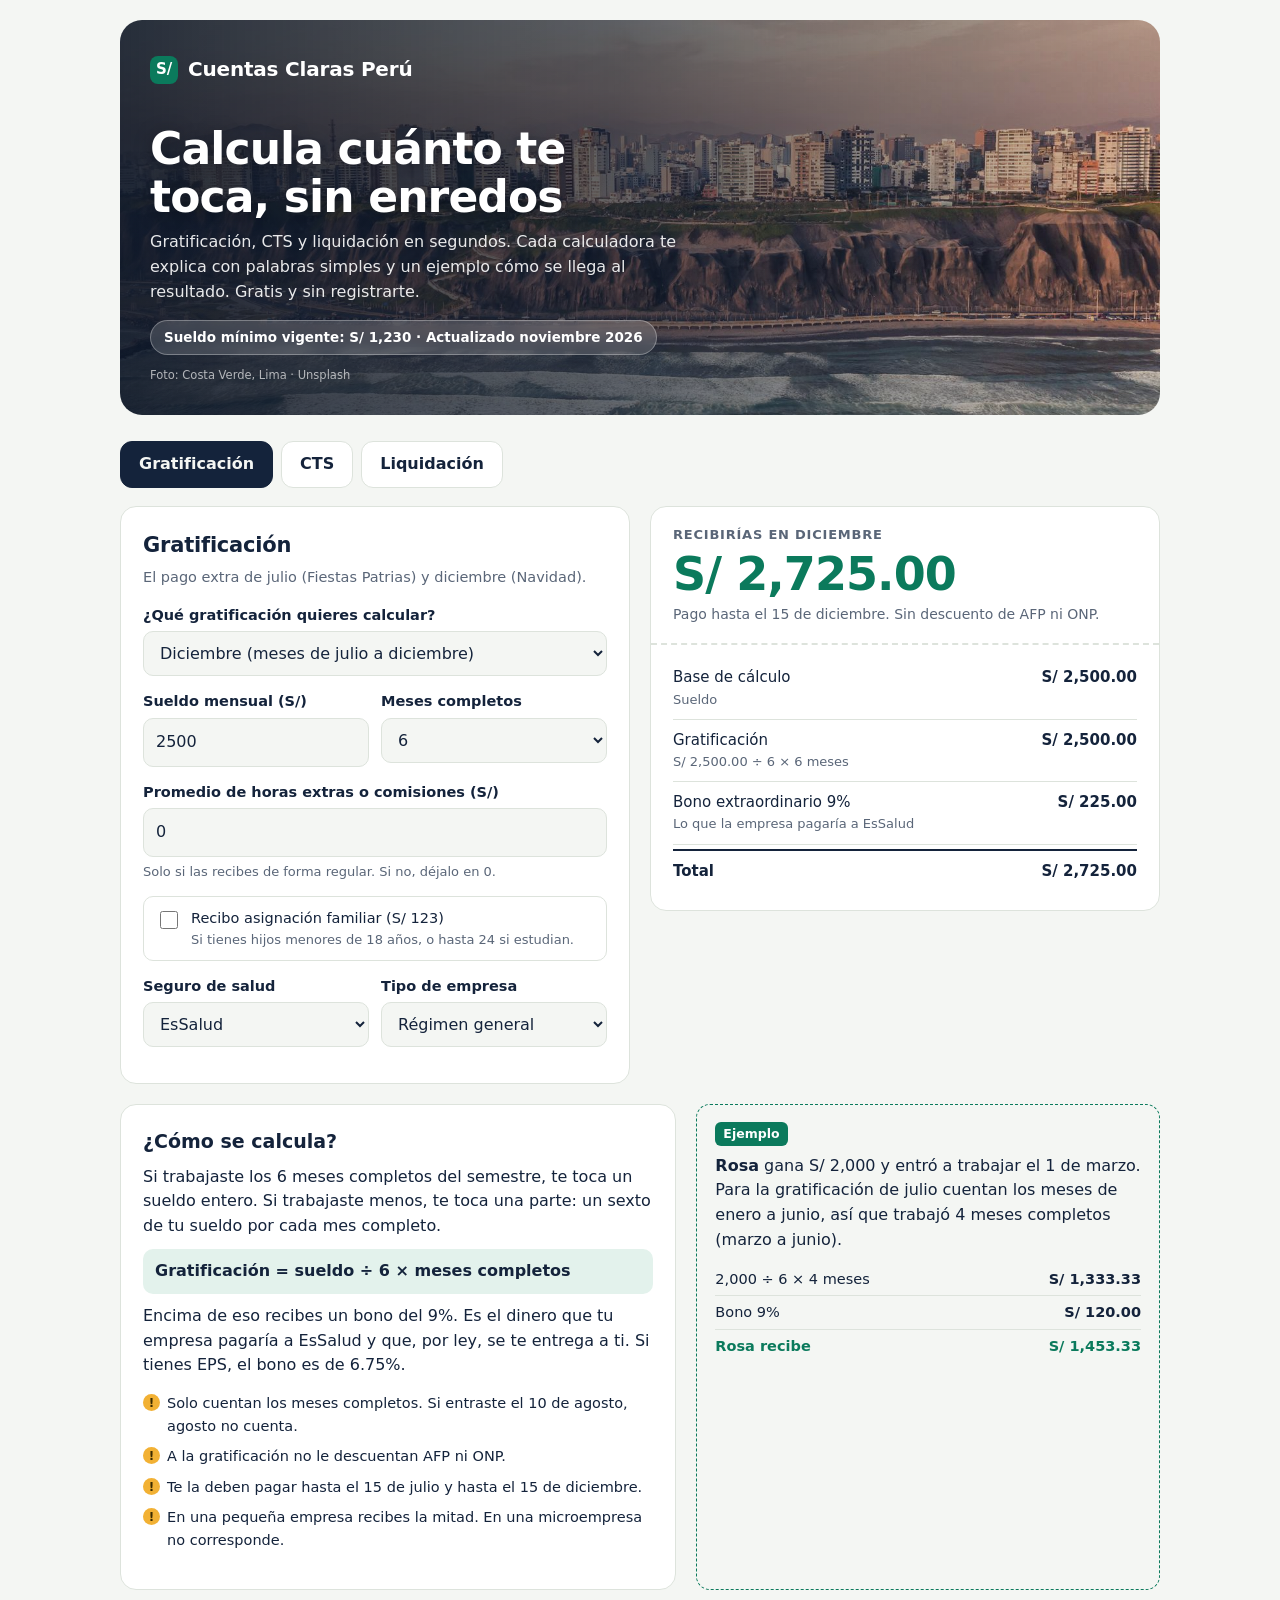
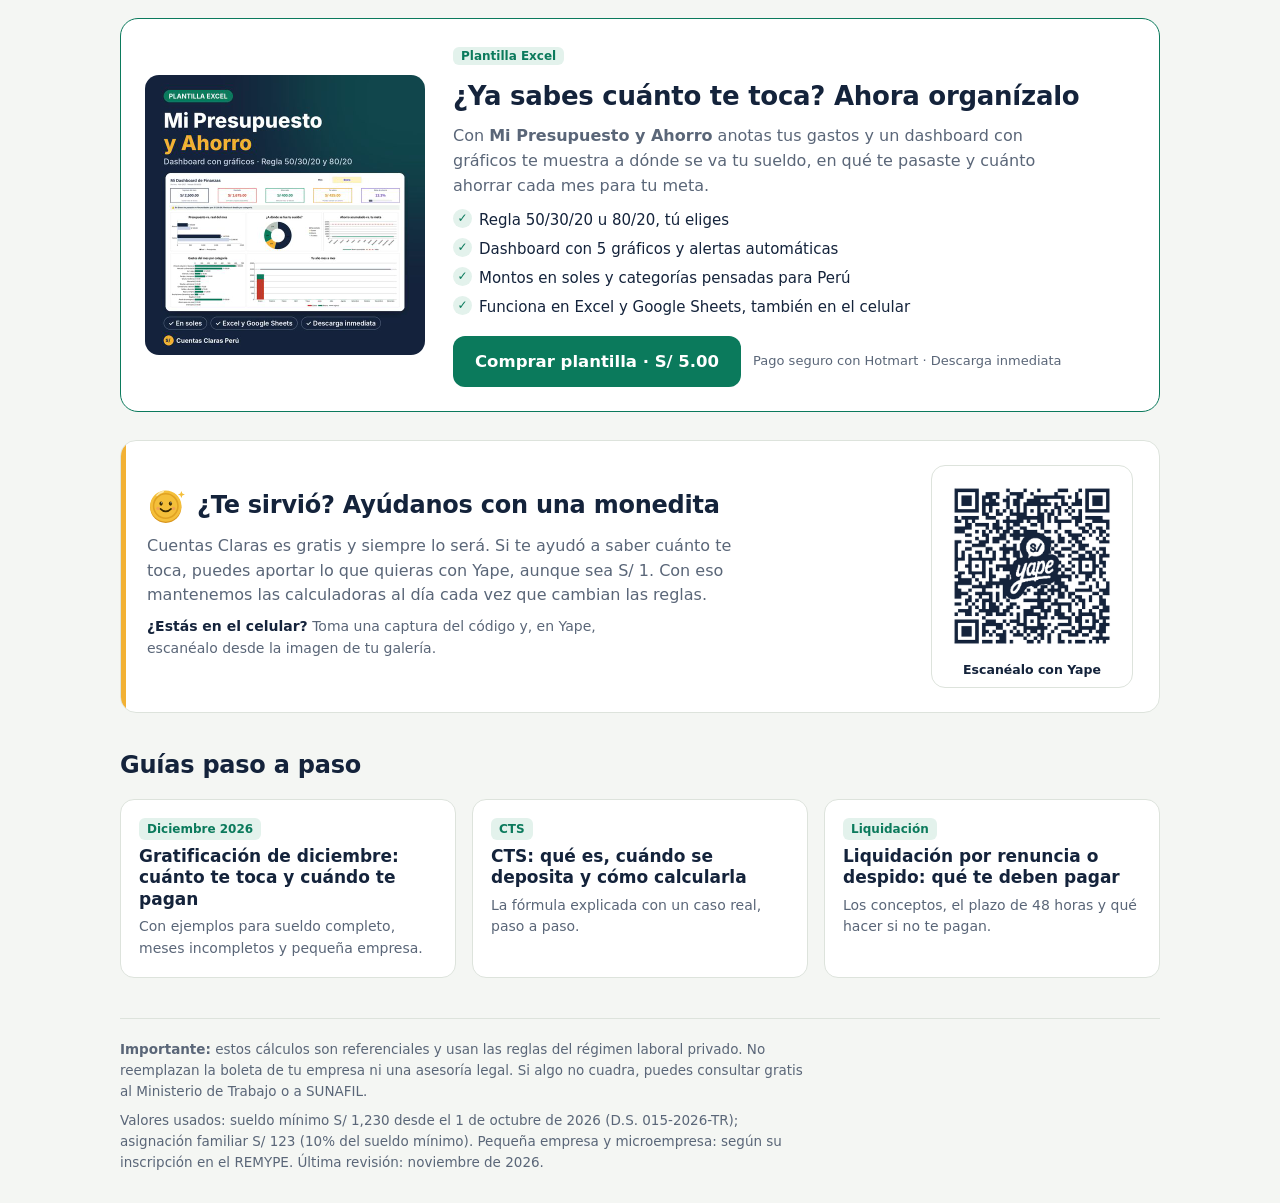
==== commit 3f0f4e25: "Ajusta precio de la plantilla a S/ 5.00 Co-Authored-By: Claude Opus 5.5 <noreply@anthropic.com> Clau" ====
--- a/index.html
+++ b/index.html
@@ -269,7 +269,7 @@
       <li>Funciona en Excel y Google Sheets, también en el celular</li>
     </ul>
     <div class="producto-cta">
-      <a class="btn btn-lg" href="https://pay.hotmart.com/M108543172Y?src=web-home" rel="noopener">Comprar plantilla · S/ 14.90</a>
+      <a class="btn btn-lg" href="https://pay.hotmart.com/M108543172Y?src=web-home" rel="noopener">Comprar plantilla · S/ 5.00</a>
       <span class="nota">Pago seguro con Hotmart · Descarga inmediata</span>
     </div>
   </div>
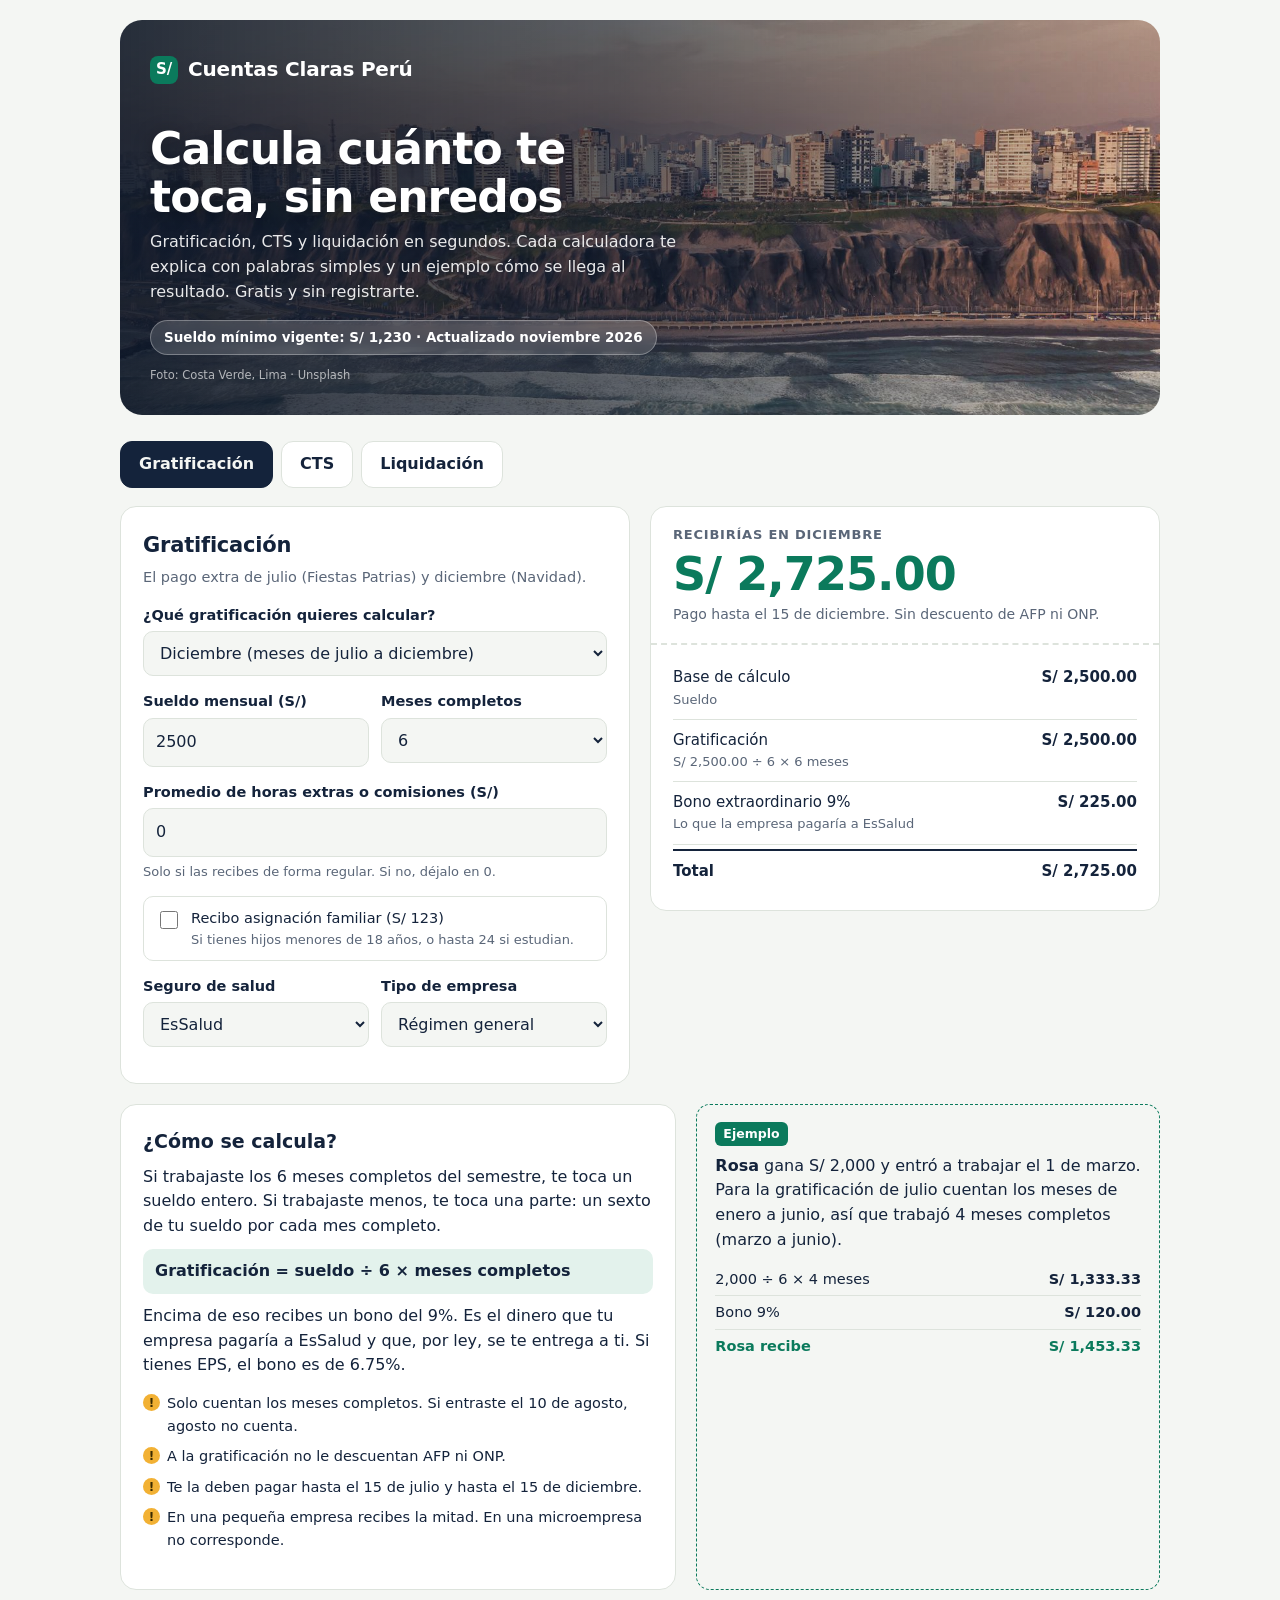
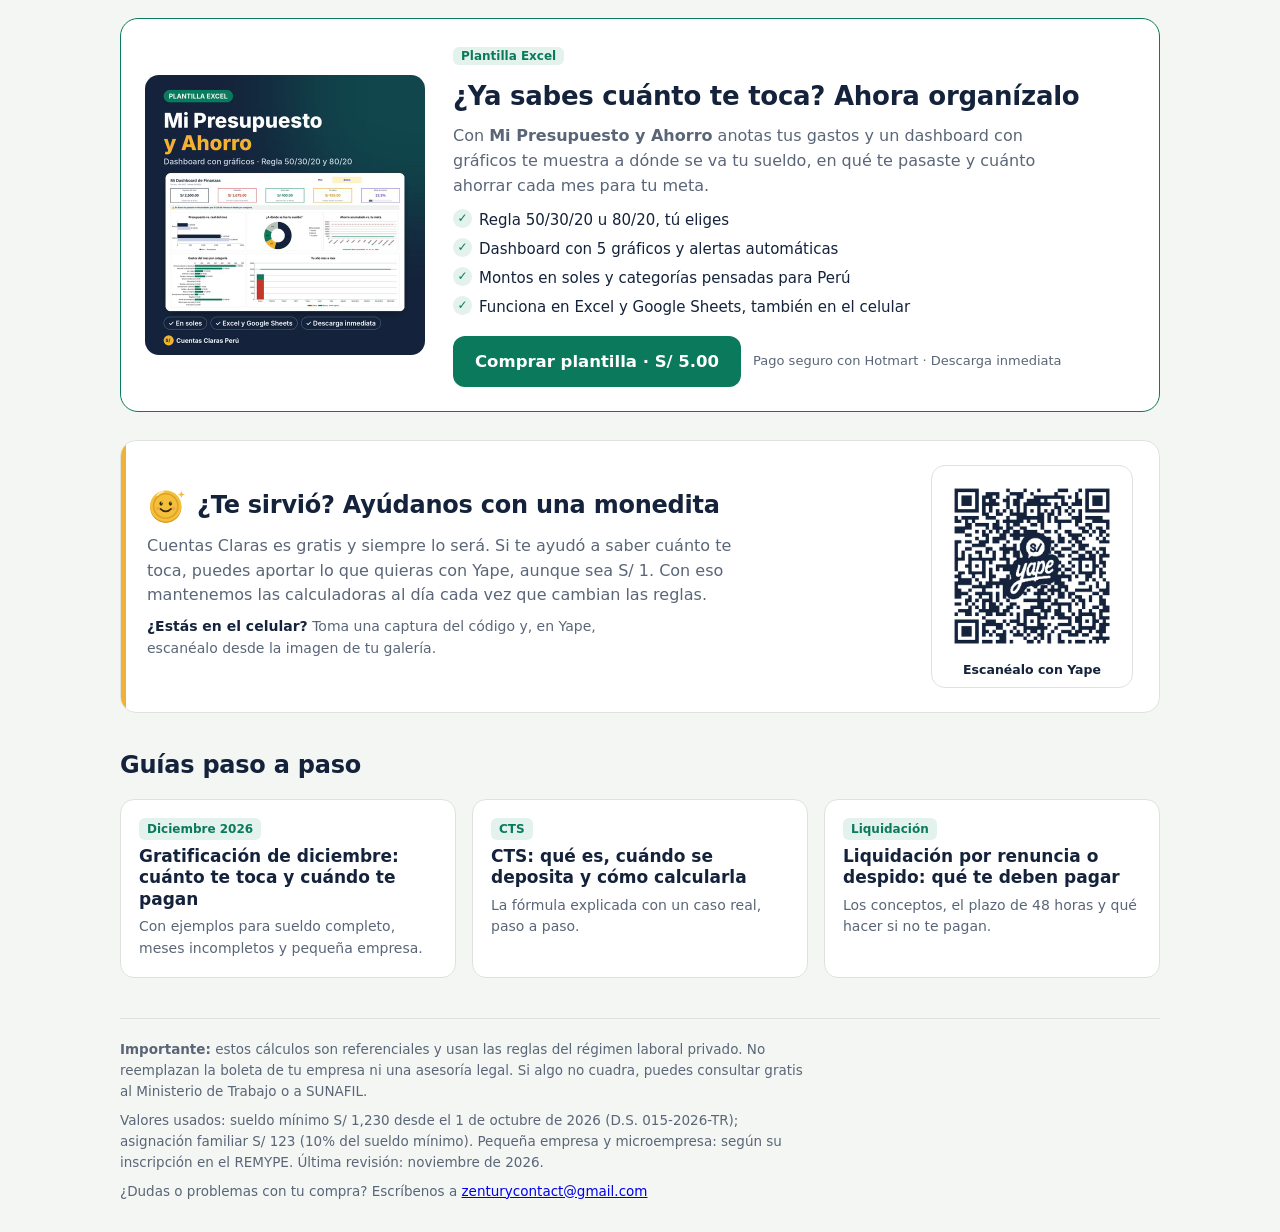
==== commit 52317ca3: "Agrega correo de contacto al pie de página Co-Authored-By: Claude Opus 5.5 <noreply@anthropic.com> C" ====
--- a/index.html
+++ b/index.html
@@ -299,6 +299,7 @@
 <footer>
   <p><strong>Importante:</strong> estos cálculos son referenciales y usan las reglas del régimen laboral privado. No reemplazan la boleta de tu empresa ni una asesoría legal. Si algo no cuadra, puedes consultar gratis al Ministerio de Trabajo o a SUNAFIL.</p>
   <p>Valores usados: sueldo mínimo S/ 1,230 desde el 1 de octubre de 2026 (D.S. 015-2026-TR); asignación familiar S/ 123 (10% del sueldo mínimo). Pequeña empresa y microempresa: según su inscripción en el REMYPE. Última revisión: noviembre de 2026.</p>
+  <p>¿Dudas o problemas con tu compra? Escríbenos a <a href="mailto:zenturycontact@gmail.com">zenturycontact@gmail.com</a></p>
 </footer>
 </div>
 
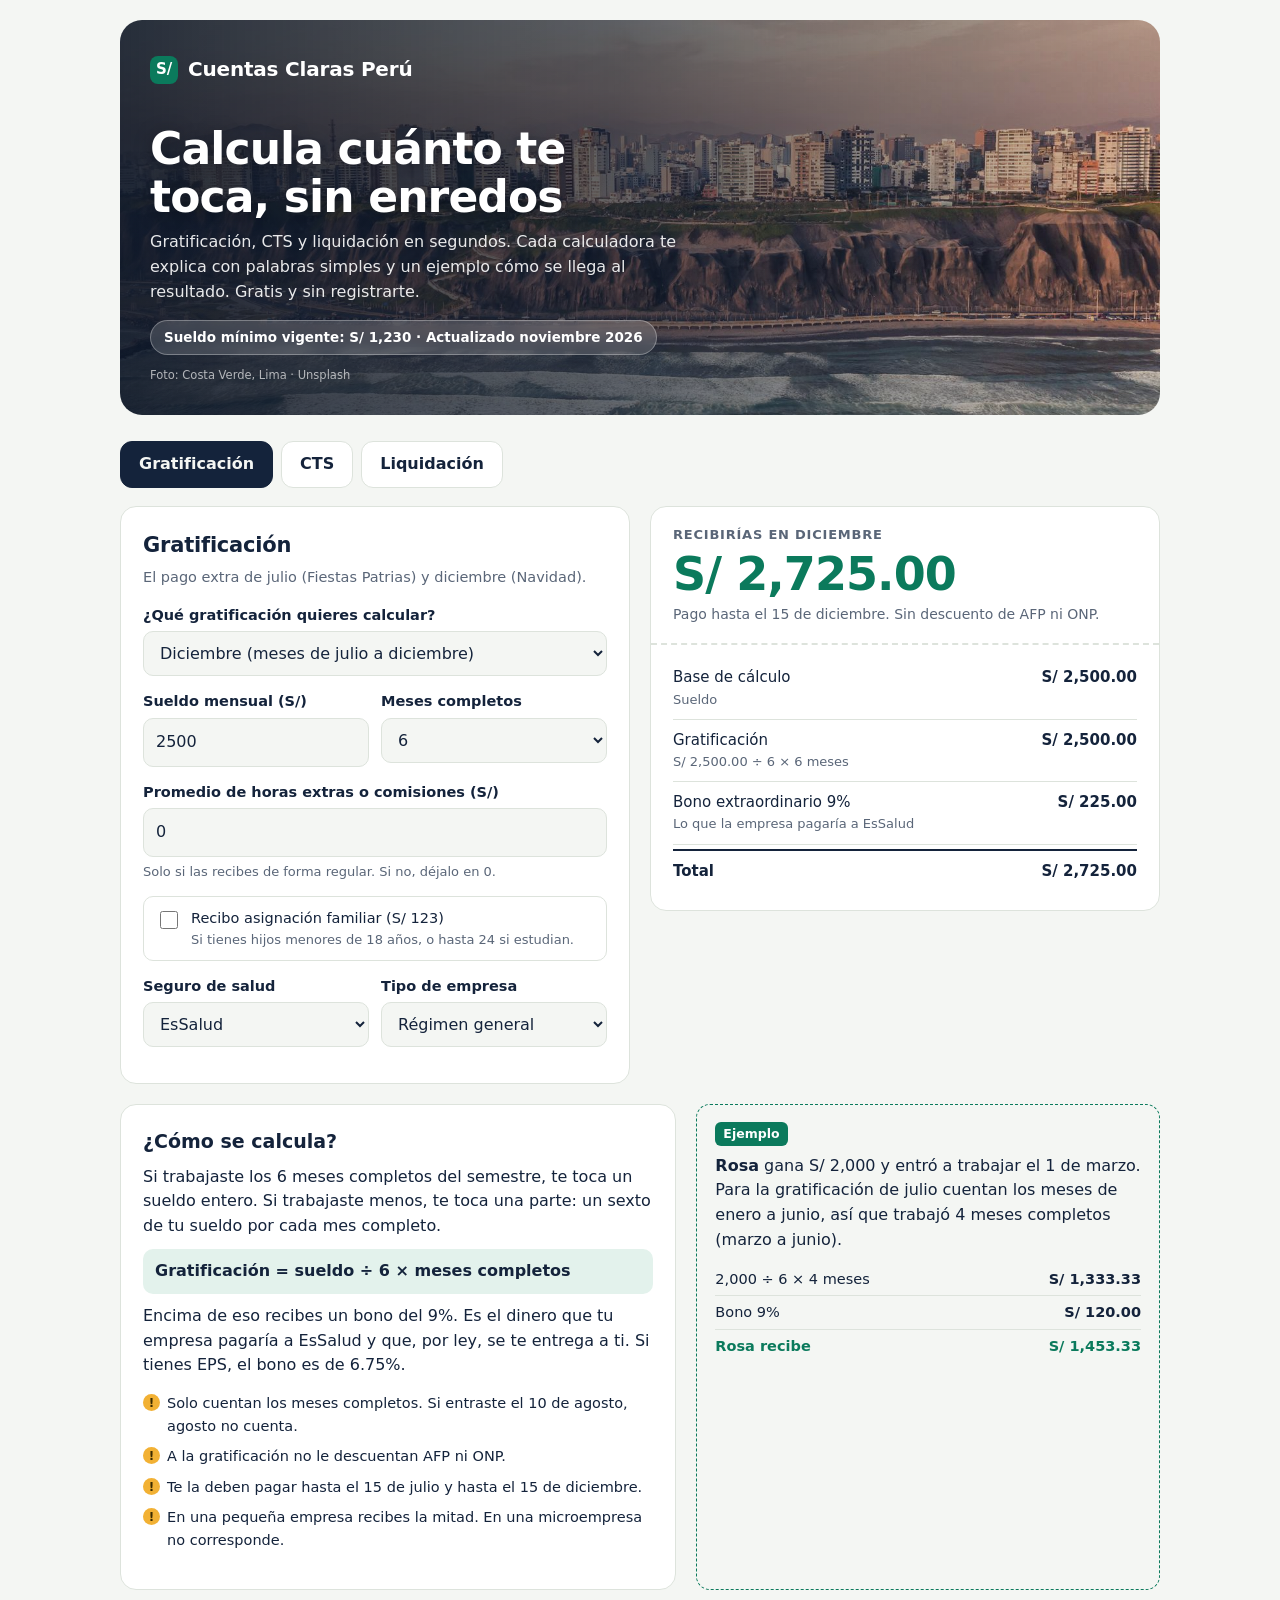
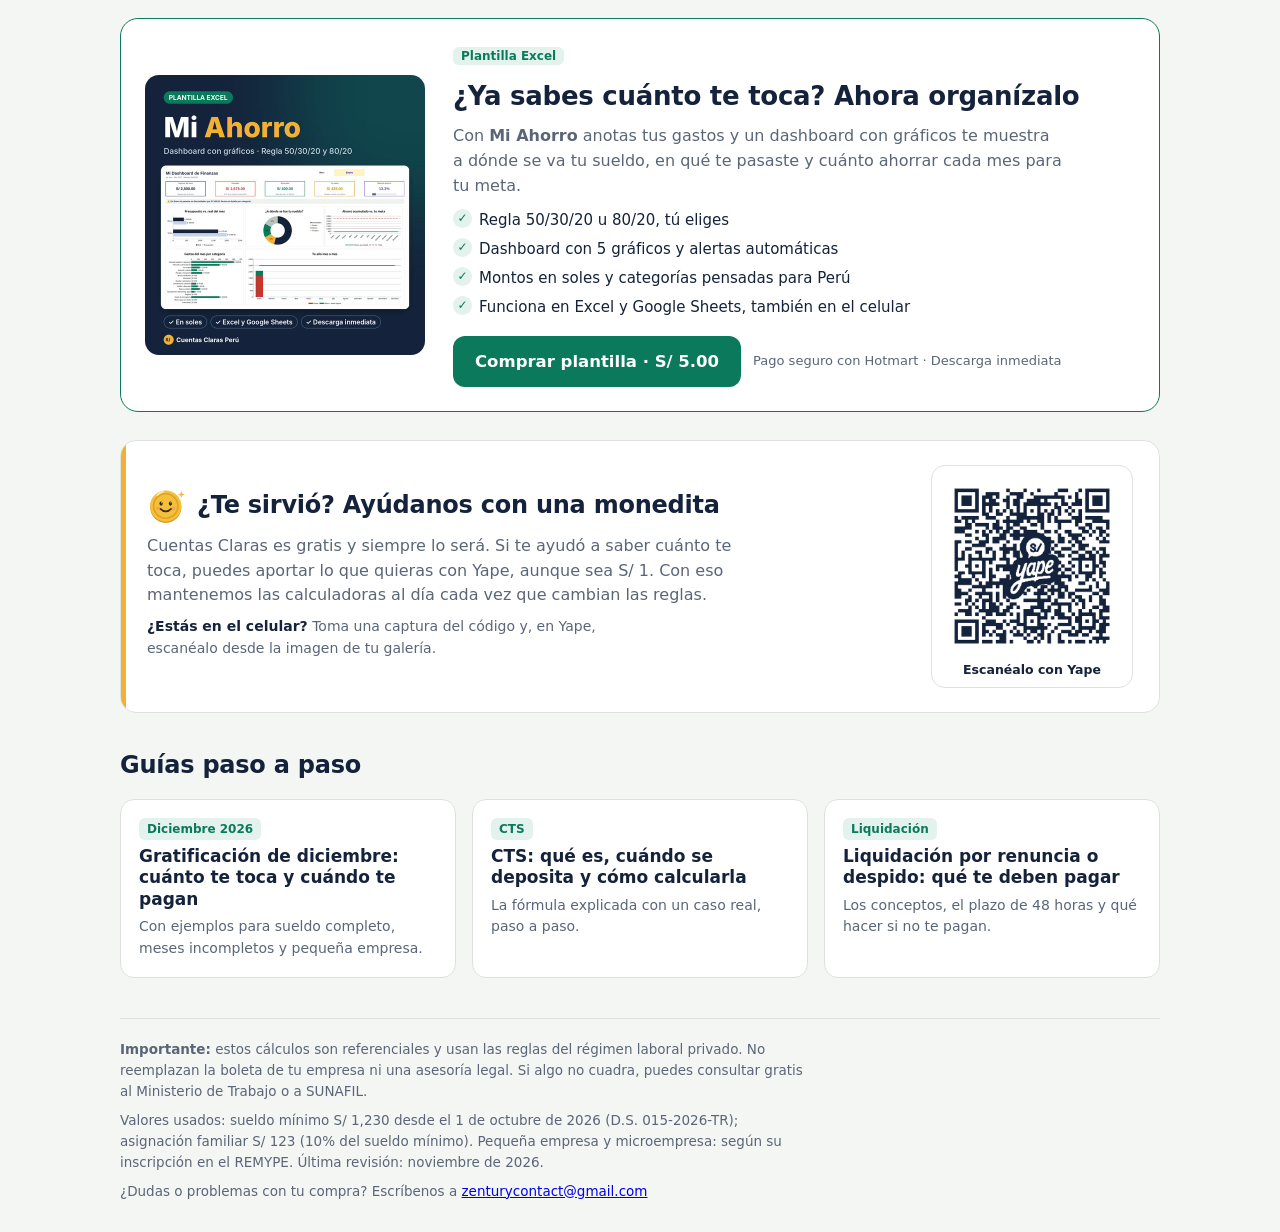
==== commit 1e24b9e5: "Renombra la plantilla a Mi Ahorro Co-Authored-By: Claude Opus 5.5 <noreply@anthropic.com> Claude-Ses" ====
--- a/index.html
+++ b/index.html
@@ -257,11 +257,11 @@
 </section>
 
 <section class="producto" id="plantilla" aria-labelledby="t-plantilla">
-  <img src="img/plantilla-presupuesto.jpg" alt="Vista de la plantilla Mi Presupuesto y Ahorro con su dashboard de gráficos" width="280" height="280" loading="lazy">
+  <img src="img/plantilla-presupuesto.jpg" alt="Vista de la plantilla Mi Ahorro con su dashboard de gráficos" width="280" height="280" loading="lazy">
   <div class="producto-txt">
     <span class="g-tag">Plantilla Excel</span>
     <h2 id="t-plantilla">¿Ya sabes cuánto te toca? Ahora organízalo</h2>
-    <p>Con <strong>Mi Presupuesto y Ahorro</strong> anotas tus gastos y un dashboard con gráficos te muestra a dónde se va tu sueldo, en qué te pasaste y cuánto ahorrar cada mes para tu meta.</p>
+    <p>Con <strong>Mi Ahorro</strong> anotas tus gastos y un dashboard con gráficos te muestra a dónde se va tu sueldo, en qué te pasaste y cuánto ahorrar cada mes para tu meta.</p>
     <ul class="checks">
       <li>Regla 50/30/20 u 80/20, tú eliges</li>
       <li>Dashboard con 5 gráficos y alertas automáticas</li>
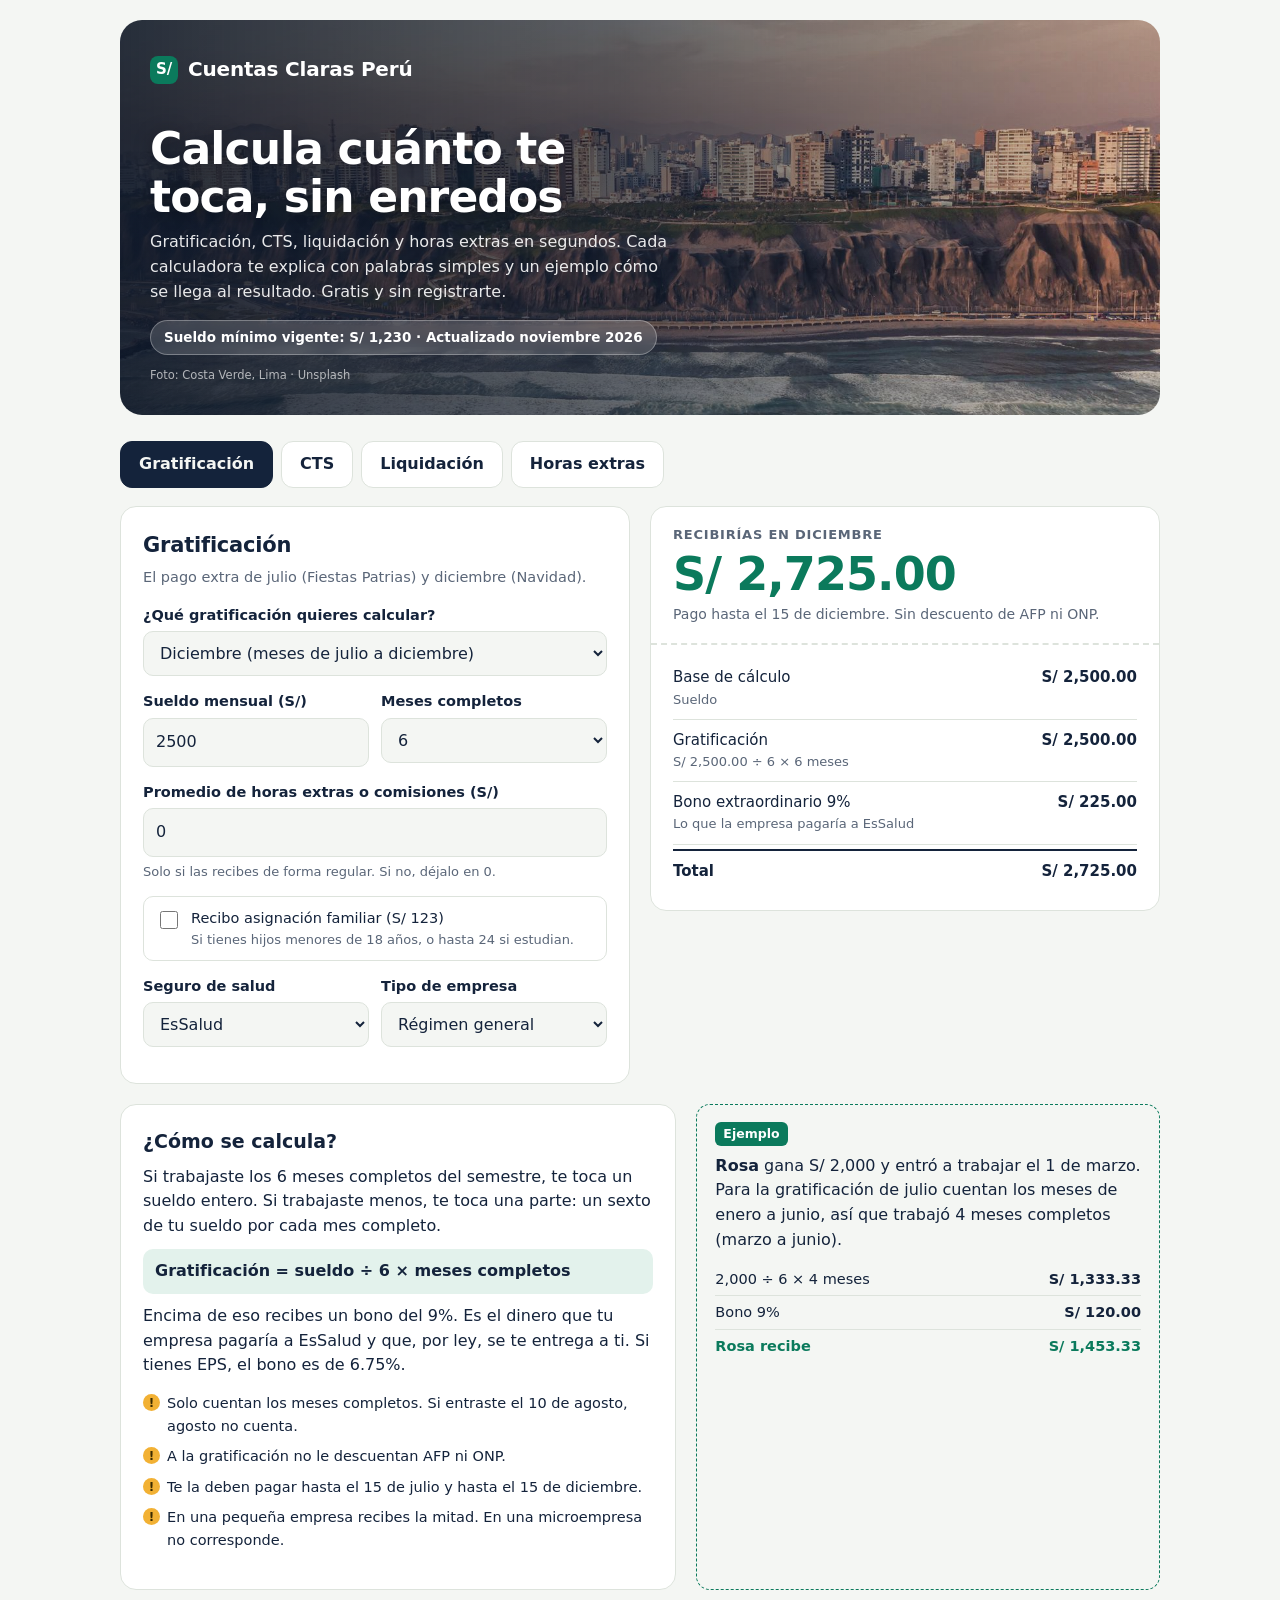
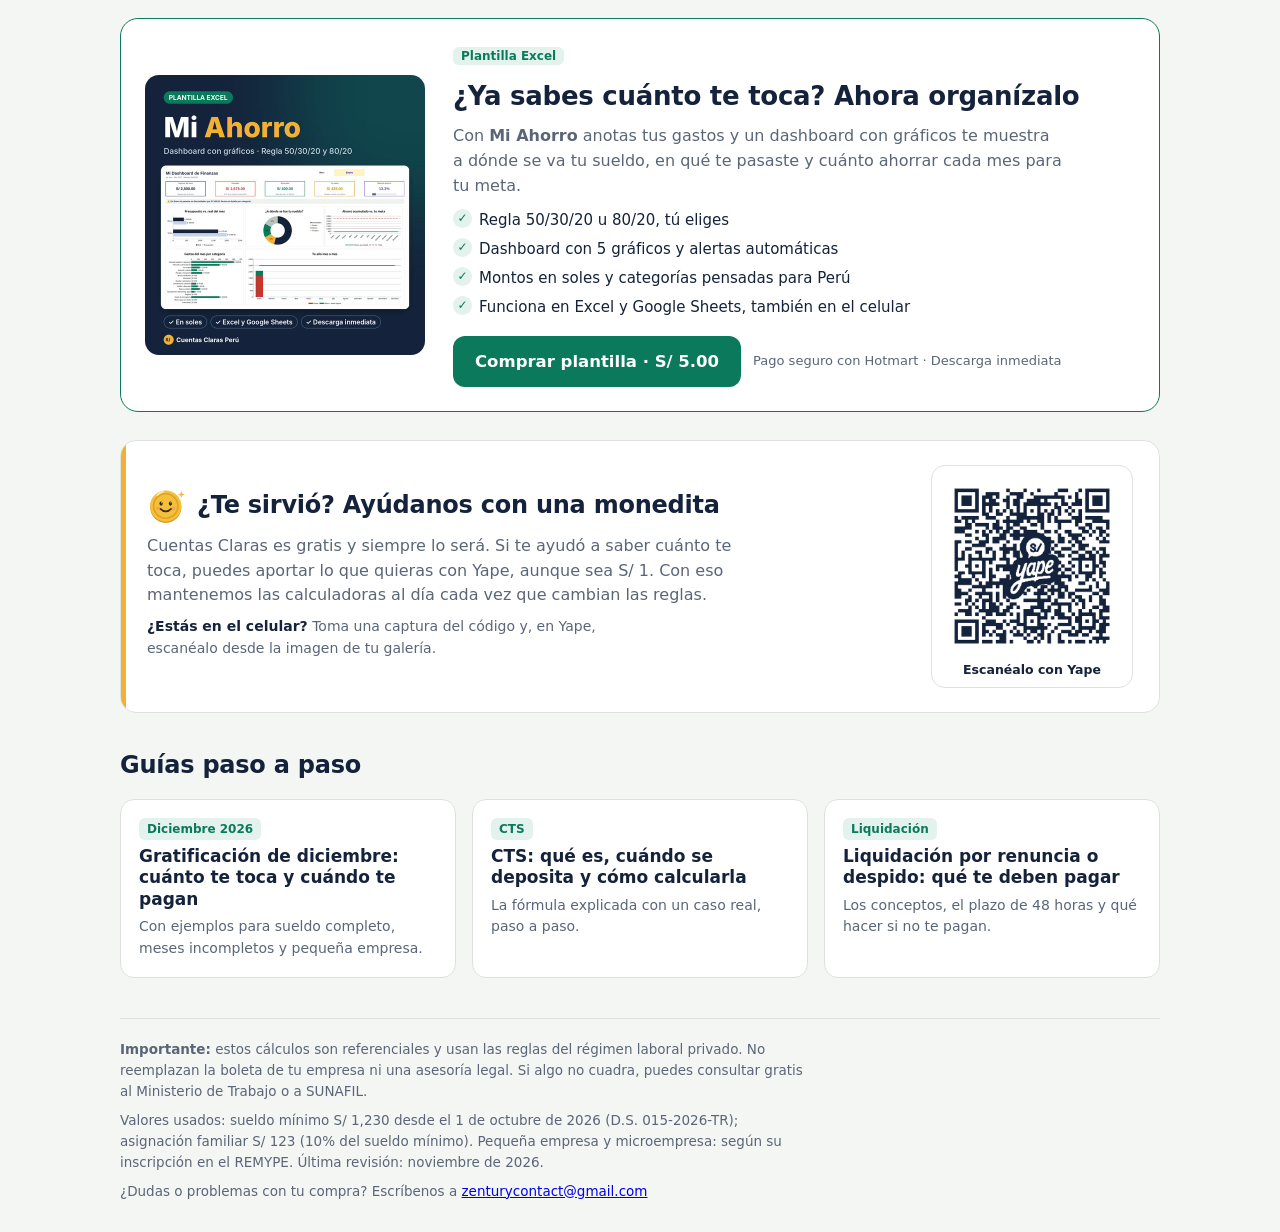
==== commit 88f38289: "Agrega calculadora de horas extras Co-Authored-By: Claude Opus 5.5 <noreply@anthropic.com> Claude-Se" ====
--- a/index.html
+++ b/index.html
@@ -6,8 +6,8 @@
 <meta name="referrer" content="strict-origin-when-cross-origin">
 <meta name="viewport" content="width=device-width, initial-scale=1">
 <meta name="google-site-verification" content="Jk1VKWItUJEjfdYBER90zutln8jkhNRH7dIs8Q-D_FE">
-<title>Calculadora de Gratificación, CTS y Liquidación 2026 | Cuentas Claras Perú</title>
-<meta name="description" content="Calcula gratis tu gratificación de diciembre, CTS y liquidación en Perú. Explicado en palabras simples, con ejemplos. Sueldo mínimo S/ 1,230, actualizado noviembre 2026.">
+<title>Calculadora de Gratificación, CTS, Liquidación y Horas Extras 2026 | Cuentas Claras Perú</title>
+<meta name="description" content="Calcula gratis tu gratificación de diciembre, CTS, liquidación y horas extras en Perú. Explicado en palabras simples, con ejemplos. Sueldo mínimo S/ 1,230, actualizado noviembre 2026.">
 <link rel="canonical" href="https://thegold7.github.io/cuentas-claras/">
 <meta property="og:type" content="website">
 <meta property="og:locale" content="es_PE">
@@ -28,7 +28,7 @@
 <header class="hero">
   <div class="brand"><span class="dot" aria-hidden="true">S/</span>Cuentas Claras Perú</div>
   <h1>Calcula cuánto te toca, sin enredos</h1>
-  <p class="lead">Gratificación, CTS y liquidación en segundos. Cada calculadora te explica con palabras simples y un ejemplo cómo se llega al resultado. Gratis y sin registrarte.</p>
+  <p class="lead">Gratificación, CTS, liquidación y horas extras en segundos. Cada calculadora te explica con palabras simples y un ejemplo cómo se llega al resultado. Gratis y sin registrarte.</p>
   <span class="chip">Sueldo mínimo vigente: S/ 1,230 · Actualizado noviembre 2026</span>
   <span class="credit">Foto: Costa Verde, Lima · Unsplash</span>
 </header>
@@ -37,6 +37,7 @@
   <a href="#gratificacion" data-tab="gratificacion">Gratificación</a>
   <a href="#cts" data-tab="cts">CTS</a>
   <a href="#liquidacion" data-tab="liquidacion">Liquidación</a>
+  <a href="#horas-extras" data-tab="horas-extras">Horas extras</a>
 </nav>
 
 <!-- ================= GRATIFICACIÓN ================= -->
@@ -256,8 +257,65 @@
   </div>
 </section>
 
+<!-- ================= HORAS EXTRAS ================= -->
+<section class="panel" id="p-horas-extras" aria-labelledby="t-he">
+  <div class="grid">
+    <form class="card" id="f-he" novalidate>
+      <h2 id="t-he">Horas extras</h2>
+      <p class="sub">Cuánto te deben pagar por trabajar más allá de tu jornada.</p>
+      <div class="row2">
+        <div class="field">
+          <label for="h-sueldo">Sueldo mensual (S/)</label>
+          <input type="number" id="h-sueldo" min="0" step="0.01" value="1800" inputmode="decimal">
+        </div>
+        <div class="field">
+          <label for="h-jornada">Horas de tu jornada diaria</label>
+          <input type="number" id="h-jornada" min="1" max="12" step="0.5" value="8" inputmode="decimal">
+          <span class="hint">Lo normal es 8 horas.</span>
+        </div>
+      </div>
+      <div class="row2">
+        <div class="field">
+          <label for="h-horas">Horas extras por día</label>
+          <input type="number" id="h-horas" min="0" step="0.5" value="3" inputmode="decimal">
+        </div>
+        <div class="field">
+          <label for="h-dias">Días con horas extras en el mes</label>
+          <input type="number" id="h-dias" min="0" max="31" step="1" value="10" inputmode="numeric">
+        </div>
+      </div>
+      <label class="check" for="h-asig"><input type="checkbox" id="h-asig"><span>Recibo asignación familiar (S/ 123)<small>Se suma al sueldo para calcular el valor de tu hora.</small></span></label>
+    </form>
+    <div class="boleta" aria-live="polite" id="r-he"></div>
+  </div>
+  <div class="explain">
+    <div class="card">
+      <h3>¿Cómo se calcula?</h3>
+      <p>Primero se saca cuánto vale una hora de tu trabajo: tu sueldo entre 30 días, y eso entre las horas de tu jornada. Luego, cada día, las <strong>dos primeras horas extras</strong> se pagan con un 25% más, y <strong>desde la tercera</strong>, con un 35% más.</p>
+      <div class="formula">Valor hora = sueldo ÷ 30 ÷ horas de jornada<br>1.ª y 2.ª hora extra = valor hora × 1.25<br>Desde la 3.ª = valor hora × 1.35</div>
+      <ul class="ojo">
+        <li>Las horas extras son voluntarias: nadie te puede obligar a quedarte, salvo emergencias.</li>
+        <li>Se pagan aparte de tu sueldo. Si tu empresa y tú lo acuerdan, se pueden compensar con horas libres.</li>
+        <li>Sí tienen descuento de AFP u ONP.</li>
+        <li>Si las haces todos los meses, también suben tu gratificación y tu CTS.</li>
+        <li>Trabajar en feriado o en tu día de descanso, sin otro día libre a cambio, se paga con 100% adicional.</li>
+      </ul>
+    </div>
+    <div class="example">
+      <span class="tag">Ejemplo</span>
+      <p><strong>Pedro</strong> gana S/ 1,800 con jornada de 8 horas. En el mes se quedó 3 horas extra durante 10 días.</p>
+      <table>
+        <tr><td>Valor hora: 1,800 ÷ 30 ÷ 8</td><td>S/ 7.50</td></tr>
+        <tr><td>2 horas × 7.50 × 1.25 (por día)</td><td>S/ 18.75</td></tr>
+        <tr><td>1 hora × 7.50 × 1.35 (por día)</td><td>S/ 10.13</td></tr>
+        <tr class="t"><td>Por 10 días, Pedro recibe</td><td>S/ 288.75</td></tr>
+      </table>
+    </div>
+  </div>
+</section>
+
 <section class="producto" id="plantilla" aria-labelledby="t-plantilla">
-  <img src="img/plantilla-presupuesto.jpg" alt="Vista de la plantilla Mi Ahorro con su dashboard de gráficos" width="280" height="280" loading="lazy">
+  <img src="img/mi-ahorro.jpg" alt="Vista de la plantilla Mi Ahorro con su dashboard de gráficos" width="280" height="280" loading="lazy">
   <div class="producto-txt">
     <span class="g-tag">Plantilla Excel</span>
     <h2 id="t-plantilla">¿Ya sabes cuánto te toca? Ahora organízalo</h2>
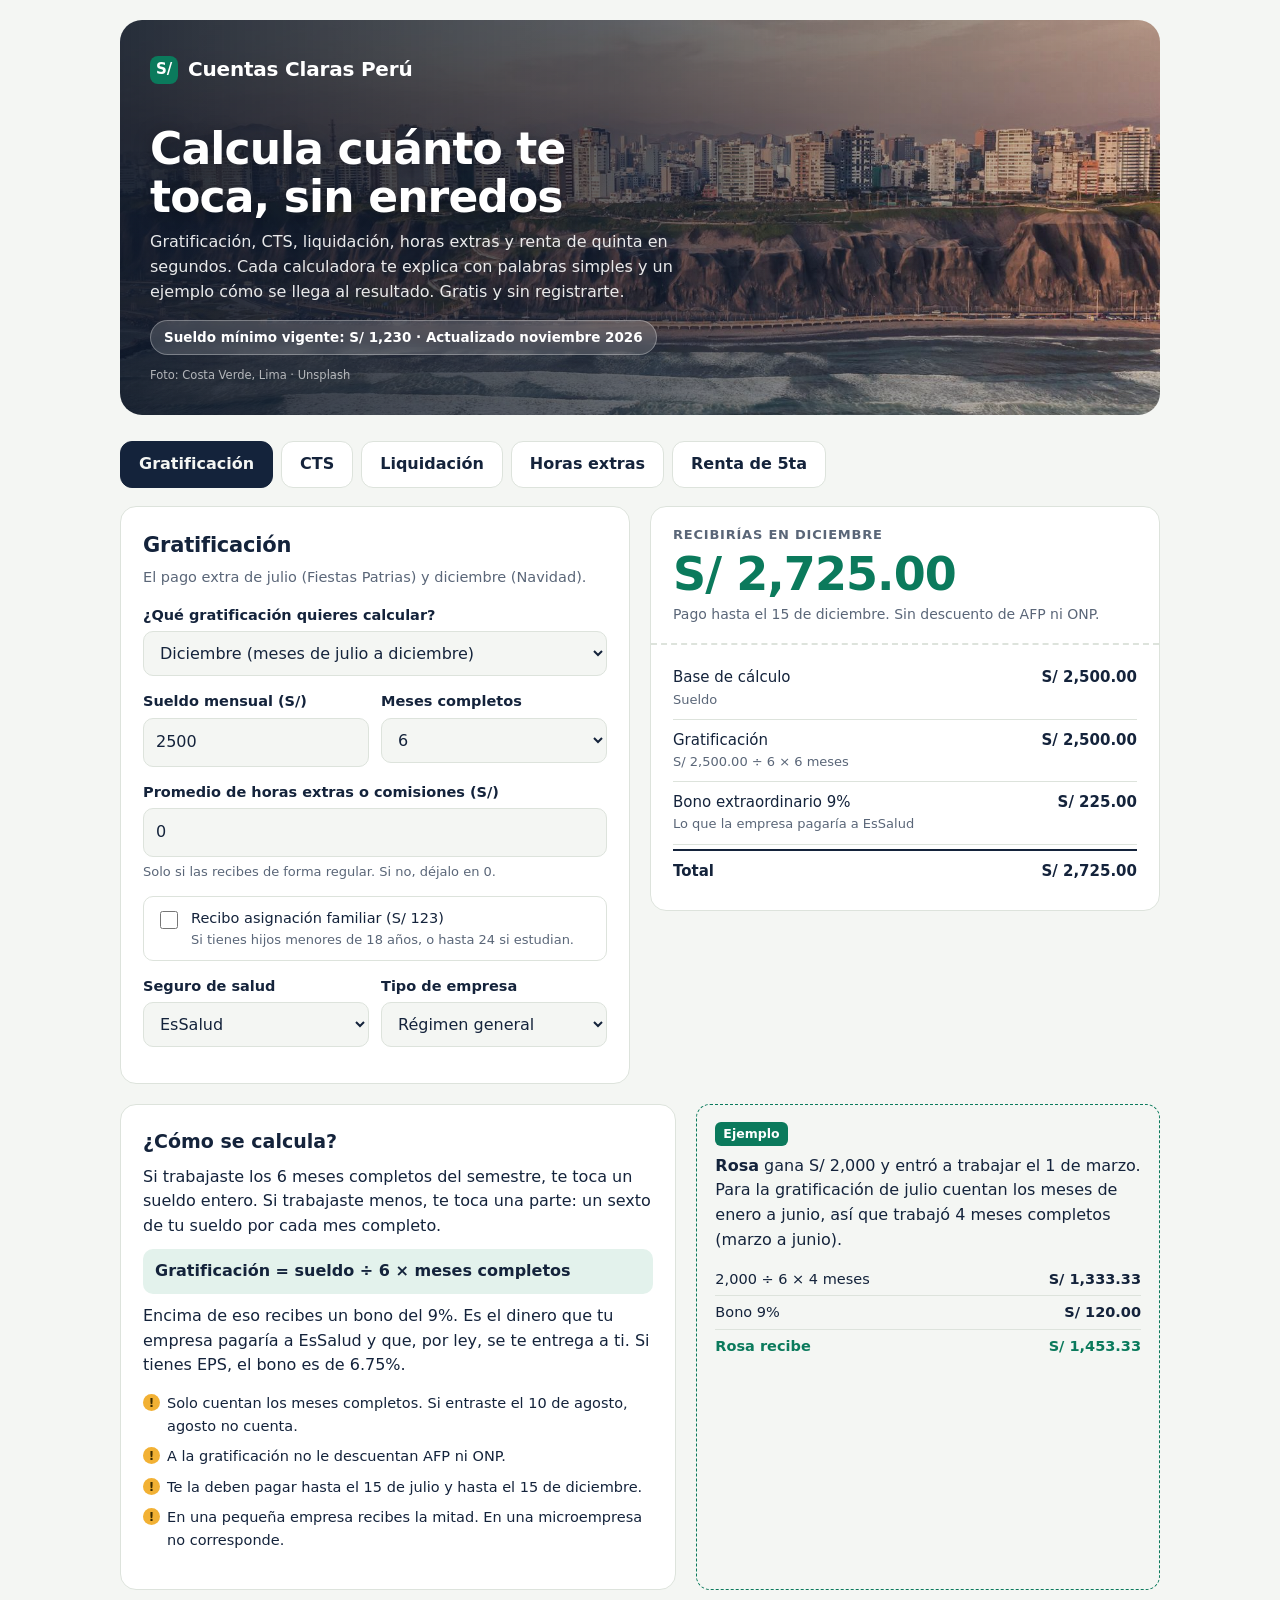
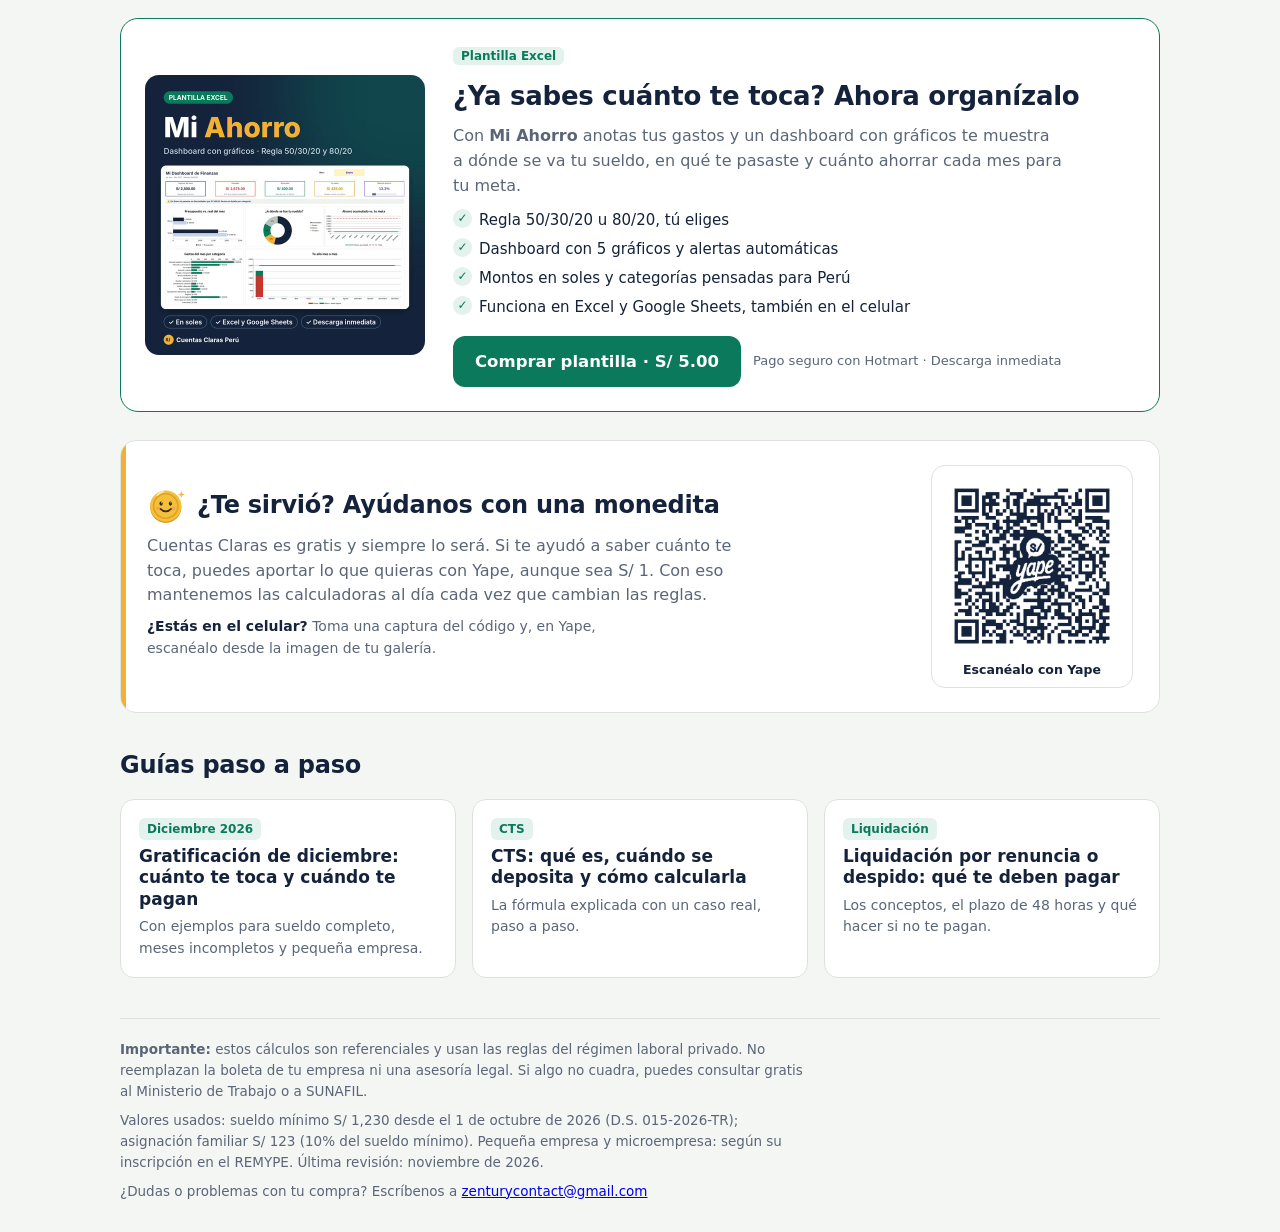
==== commit 22632145: "Agrega calculadora de renta de quinta categoría 2026 Co-Authored-By: Claude Opus 5.5 <noreply@anthro" ====
--- a/index.html
+++ b/index.html
@@ -6,8 +6,8 @@
 <meta name="referrer" content="strict-origin-when-cross-origin">
 <meta name="viewport" content="width=device-width, initial-scale=1">
 <meta name="google-site-verification" content="Jk1VKWItUJEjfdYBER90zutln8jkhNRH7dIs8Q-D_FE">
-<title>Calculadora de Gratificación, CTS, Liquidación y Horas Extras 2026 | Cuentas Claras Perú</title>
-<meta name="description" content="Calcula gratis tu gratificación de diciembre, CTS, liquidación y horas extras en Perú. Explicado en palabras simples, con ejemplos. Sueldo mínimo S/ 1,230, actualizado noviembre 2026.">
+<title>Calculadora de Gratificación, CTS, Liquidación, Horas Extras y Renta de 5ta 2026 | Cuentas Claras Perú</title>
+<meta name="description" content="Calcula gratis tu gratificación de diciembre, CTS, liquidación, horas extras y renta de quinta categoría en Perú. Explicado en palabras simples, con ejemplos. Sueldo mínimo S/ 1,230, actualizado noviembre 2026.">
 <link rel="canonical" href="https://thegold7.github.io/cuentas-claras/">
 <meta property="og:type" content="website">
 <meta property="og:locale" content="es_PE">
@@ -28,7 +28,7 @@
 <header class="hero">
   <div class="brand"><span class="dot" aria-hidden="true">S/</span>Cuentas Claras Perú</div>
   <h1>Calcula cuánto te toca, sin enredos</h1>
-  <p class="lead">Gratificación, CTS, liquidación y horas extras en segundos. Cada calculadora te explica con palabras simples y un ejemplo cómo se llega al resultado. Gratis y sin registrarte.</p>
+  <p class="lead">Gratificación, CTS, liquidación, horas extras y renta de quinta en segundos. Cada calculadora te explica con palabras simples y un ejemplo cómo se llega al resultado. Gratis y sin registrarte.</p>
   <span class="chip">Sueldo mínimo vigente: S/ 1,230 · Actualizado noviembre 2026</span>
   <span class="credit">Foto: Costa Verde, Lima · Unsplash</span>
 </header>
@@ -38,6 +38,7 @@
   <a href="#cts" data-tab="cts">CTS</a>
   <a href="#liquidacion" data-tab="liquidacion">Liquidación</a>
   <a href="#horas-extras" data-tab="horas-extras">Horas extras</a>
+  <a href="#renta-quinta" data-tab="renta-quinta">Renta de 5ta</a>
 </nav>
 
 <!-- ================= GRATIFICACIÓN ================= -->
@@ -309,6 +310,56 @@
         <tr><td>2 horas × 7.50 × 1.25 (por día)</td><td>S/ 18.75</td></tr>
         <tr><td>1 hora × 7.50 × 1.35 (por día)</td><td>S/ 10.13</td></tr>
         <tr class="t"><td>Por 10 días, Pedro recibe</td><td>S/ 288.75</td></tr>
+      </table>
+    </div>
+  </div>
+</section>
+
+<!-- ================= RENTA DE QUINTA ================= -->
+<section class="panel" id="p-renta-quinta" aria-labelledby="t-rq">
+  <div class="grid">
+    <form class="card" id="f-rq" novalidate>
+      <h2 id="t-rq">Renta de quinta categoría</h2>
+      <p class="sub">El impuesto que te descuentan de tu sueldo si ganas más de S/ 38,500 al año.</p>
+      <div class="field">
+        <label for="q-sueldo">Sueldo mensual bruto (S/)</label>
+        <input type="number" id="q-sueldo" min="0" step="0.01" value="4500" inputmode="decimal">
+        <span class="hint">Antes de descuentos de AFP u ONP.</span>
+      </div>
+      <div class="field">
+        <label for="q-extras">Otros ingresos del año (S/)</label>
+        <input type="number" id="q-extras" min="0" step="0.01" value="0" inputmode="decimal">
+        <span class="hint">Bonos, utilidades u horas extras que esperas recibir en todo el año.</span>
+      </div>
+      <label class="check" for="q-asig"><input type="checkbox" id="q-asig"><span>Recibo asignación familiar (S/ 123)</span></label>
+      <div class="field">
+        <label for="q-salud">Seguro de salud</label>
+        <select id="q-salud"><option value="essalud">EsSalud (bono de 9% en gratificaciones)</option><option value="eps">EPS (bono de 6.75%)</option></select>
+      </div>
+    </form>
+    <div class="boleta" aria-live="polite" id="r-rq"></div>
+  </div>
+  <div class="explain">
+    <div class="card">
+      <h3>¿Cómo se calcula?</h3>
+      <p>Se suma todo lo que ganarás en el año: 12 sueldos, las 2 gratificaciones con su bono y otros ingresos. A eso se le restan 7 UIT (S/ 38,500 en 2026), que no pagan impuesto. Sobre lo que sobra se cobra por tramos: cada parte paga su propia tasa, no todo paga la más alta.</p>
+      <div class="formula">Renta neta = ingreso anual − S/ 38,500<br>Hasta S/ 27,500: 8% · hasta S/ 110,000: 14% · hasta S/ 192,500: 17% · hasta S/ 247,500: 20% · más: 30%</div>
+      <ul class="ojo">
+        <li>Si en el año ganas S/ 38,500 o menos, no pagas este impuesto.</li>
+        <li>Tu empresa calcula el impuesto del año y lo descuenta mes a mes. El monto puede variar un poco entre meses.</li>
+        <li>La CTS no paga este impuesto.</li>
+        <li>Puedes deducir hasta 3 UIT más (S/ 16,500) por gastos como alquiler, restaurantes o médicos, pidiendo comprobante electrónico. SUNAT te devuelve lo pagado de más en tu declaración anual.</li>
+      </ul>
+    </div>
+    <div class="example">
+      <span class="tag">Ejemplo</span>
+      <p><strong>Carlos</strong> gana S/ 4,500 al mes, tiene EsSalud y no recibe otros ingresos.</p>
+      <table>
+        <tr><td>12 sueldos + 2 gratificaciones + bono 9%</td><td>S/ 63,810.00</td></tr>
+        <tr><td>Menos 7 UIT</td><td>− S/ 38,500.00</td></tr>
+        <tr><td>Renta neta (todo en el tramo de 8%)</td><td>S/ 25,310.00</td></tr>
+        <tr><td>Impuesto del año: 25,310 × 8%</td><td>S/ 2,024.80</td></tr>
+        <tr class="t"><td>Descuento promedio al mes</td><td>S/ 168.73</td></tr>
       </table>
     </div>
   </div>
